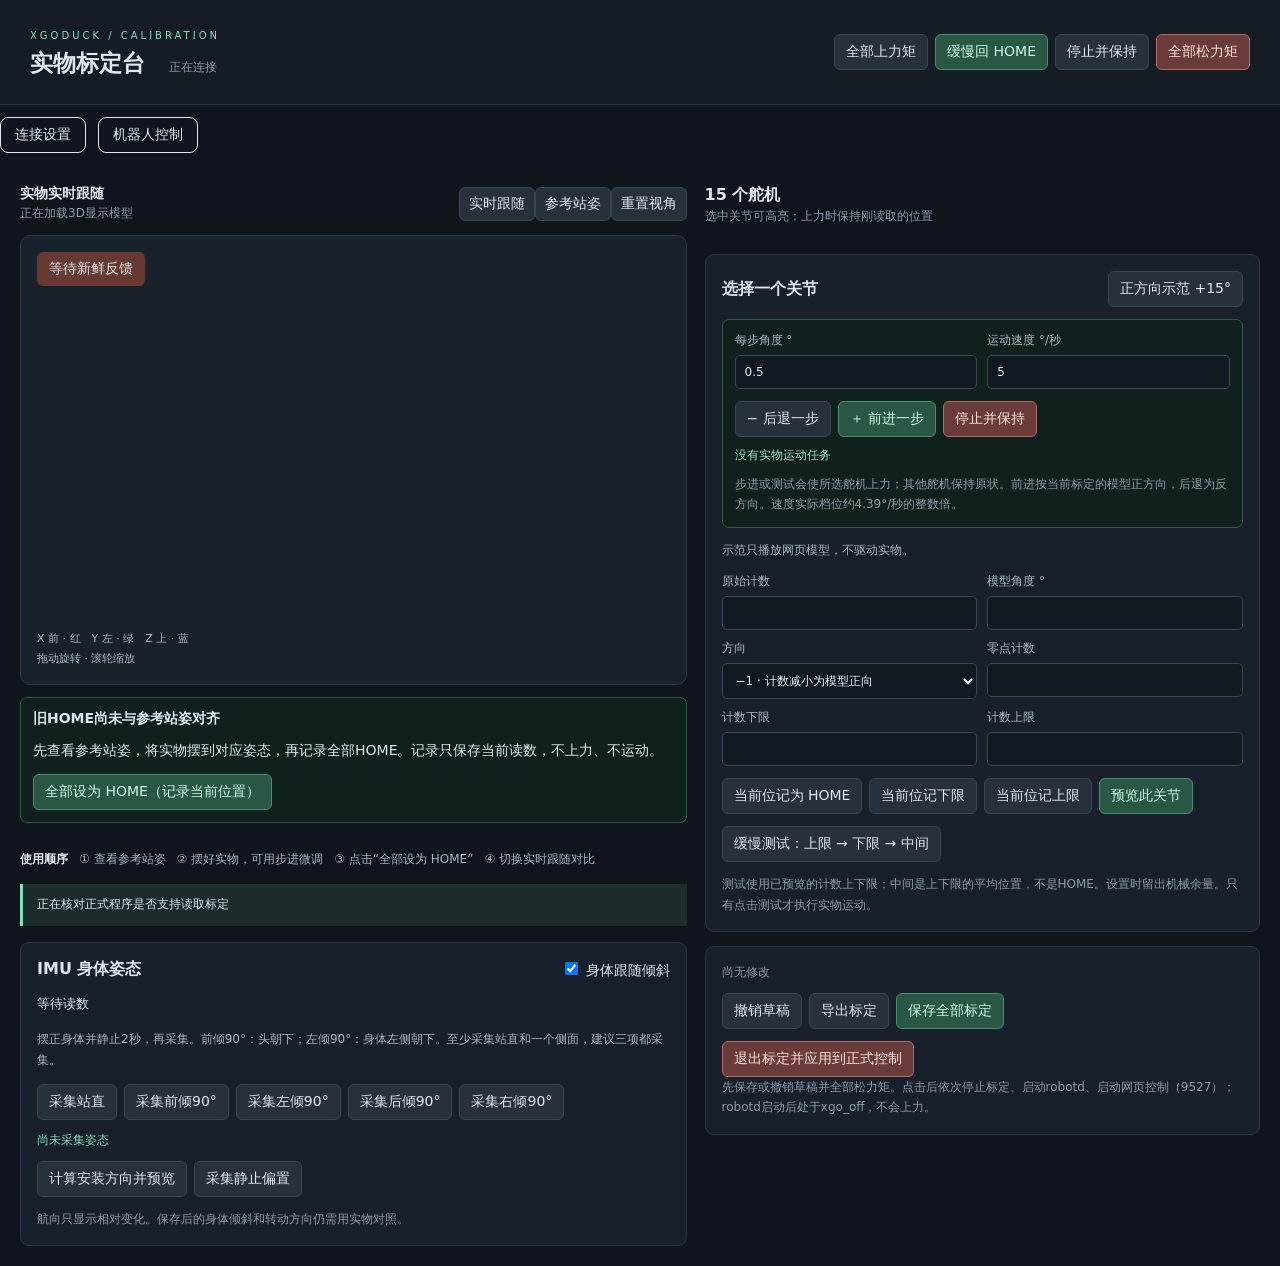
==== calibration/static/index.html @ 6d3e99b3 "feat(setup): #261022 新增Wi-Fi与PS5设置及三页互通 - 支持Wi-Fi扫描、连接验证和无线访问入口 - 支持PS5配对、连接、断开、忘记及自动重连 - 支持设置、控制与标定" ====
<!doctype html>
<html lang="zh-CN"><head><meta name="setup-port" content="__SETUP_PORT__"><meta charset="UTF-8"><meta name="viewport" content="width=device-width,initial-scale=1">
<title>XGODUCK · 实物标定台</title><link rel="icon" href="data:,">
<link rel="stylesheet" href="style.css">
<script type="importmap">{"imports":{"three":"/vendor/three.module.js"}}</script>
</head><body>
<header><div><span class="eyebrow">XGODUCK / CALIBRATION</span><h1>实物标定台 <span id="connection">正在连接</span></h1></div><div class="actions"><button id="onAll">全部上力矩</button><button id="homeAll" class="primary">缓慢回 HOME</button><button id="stopAllMotion">停止并保持</button><button id="offAll" class="danger">全部松力矩</button></div></header><nav class="page-nav" aria-label="页面切换"><a id="nav-settings">连接设置</a><a id="nav-control">机器人控制</a></nav>
<main><section class="visual"><div class="toolbar"><div><b id="modeLabel">实物实时跟随</b><small id="modelStatus">正在加载3D显示模型</small></div><div><button id="stopDemo" hidden>停止示范</button><button id="live">实时跟随</button><button id="reference">参考站姿</button><button id="resetCamera">重置视角</button></div></div>
<div id="viewport"><div id="stale">等待新鲜反馈</div><div class="axisLegend">X 前 · 红　Y 左 · 绿　Z 上 · 蓝<br>拖动旋转 · 滚轮缩放</div></div>
<div class="motionPanel"><b id="homeAlignment">旧HOME尚未与参考站姿对齐</b><p>先查看参考站姿，将实物摆到对应姿态，再记录全部HOME。记录只保存当前读数，不上力、不运动。</p><button id="captureHomeAll" class="primary">全部设为 HOME（记录当前位置）</button></div>
<div class="steps"><b>使用顺序</b><span>① 查看参考站姿</span><span>② 摆好实物，可用步进微调</span><span>③ 点击“全部设为 HOME”</span><span>④ 切换实时跟随对比</span></div>
<div class="notice" id="runtime">正在核对正式程序是否支持读取标定</div>
<section class="imu"><div class="sectionTitle"><h2>IMU 身体姿态</h2><label><input type="checkbox" id="followImu" checked> 身体跟随倾斜</label></div>
<div id="imuReadout">等待读数</div><p>摆正身体并静止2秒，再采集。前倾90°：头朝下；左倾90°：身体左侧朝下。至少采集站直和一个侧面，建议三项都采集。</p>
<div class="actions"><button data-pose="level">采集站直</button><button data-pose="front_down">采集前倾90°</button><button data-pose="left_down">采集左倾90°</button><button data-pose="front_up">采集后倾90°</button><button data-pose="right_down">采集右倾90°</button></div>
<div id="poseStatus">尚未采集姿态</div><div class="actions"><button id="solve">计算安装方向并预览</button><button id="bias">采集静止偏置</button></div>
<small>航向只显示相对变化。保存后的身体倾斜和转动方向仍需用实物对照。</small></section>
</section><aside><div class="sectionTitle"><div><h2>15 个舵机</h2><small>选中关节可高亮；上力时保持刚读取的位置</small></div><span id="rate"></span></div><div id="jointList"></div>
<section id="editor"><div class="sectionTitle"><h2 id="selectedName">选择一个关节</h2><button id="demo">正方向示范 +15°</button></div>
<div class="motionPanel"><div class="fields"><label>每步角度 °<input id="stepDegrees" type="number" min="0.1" max="45" step="0.1" value="0.5"></label><label>运动速度 °/秒<input id="motionSpeed" type="number" min="4.4" max="20" step="0.1" value="5"></label></div>
<div class="actions"><button id="stepBack">− 后退一步</button><button id="stepForward" class="primary">＋ 前进一步</button><button id="stopMotion" class="danger">停止并保持</button></div>
<div id="motionStatus" role="status">没有实物运动任务</div><small>步进或测试会使所选舵机上力；其他舵机保持原状。前进按当前标定的模型正方向，后退为反方向。速度实际档位约4.39°/秒的整数倍。</small></div>
<p id="jointHelp">示范只播放网页模型，不驱动实物。</p><div class="fields"><label>原始计数<input id="raw" readonly></label><label>模型角度 °<input id="degrees" readonly></label>
<label>方向<select id="sign"><option value="-1">−1 · 计数减小为模型正向</option><option value="1">+1 · 计数增大为模型正向</option></select></label><label>零点计数<input id="zero" type="number" min="0" max="4095"></label>
<label>计数下限<input id="min" type="number" min="0" max="4095"></label><label>计数上限<input id="max" type="number" min="0" max="4095"></label></div>
<div class="actions"><button id="captureZero">当前位记为 HOME</button><button id="captureMin">当前位记下限</button><button id="captureMax">当前位记上限</button><button id="preview" class="primary">预览此关节</button></div>
<div class="actions"><button id="testLimits">缓慢测试：上限 → 下限 → 中间</button></div><small>测试使用已预览的计数上下限；中间是上下限的平均位置，不是HOME。设置时留出机械余量。只有点击测试才执行实物运动。</small></section>
<div class="savebar"><span id="dirty">尚无修改</span><div class="actions"><button id="discard">撤销草稿</button><button id="export">导出标定</button><button id="save" class="primary">保存全部标定</button></div>
<div class="actions"><button id="applyExit" class="danger">退出标定并应用到正式控制</button></div><small id="applyHelp">先保存或撤销草稿并全部松力矩。点击后依次停止标定、启动robotd、启动网页控制（9527）；robotd启动后处于xgo_off，不会上力。</small></div></aside></main>
<div id="toast" role="status"></div><script type="module" src="app.js"></script></body></html>
---- calibration/static/style.css ----
:root{font-family:Inter,"Microsoft YaHei",system-ui,sans-serif;color:#dfe8f2;background:#10151c;font-size:14px;--line:#2b3642;--muted:#8b9aaa;--accent:#86debc}*{box-sizing:border-box}body{margin:0}header{padding:22px 30px;border-bottom:1px solid var(--line);display:flex;align-items:center;justify-content:space-between;background:#151c24}.eyebrow{font-size:10px;letter-spacing:3px;color:var(--accent)}h1{margin:6px 0 0;font-size:23px;font-weight:600}h1 span{font-size:12px;font-weight:400;margin-left:16px;color:var(--muted)}h2{font-size:16px;margin:0}main{display:grid;grid-template-columns:minmax(440px,1.2fr) minmax(460px,1fr);gap:18px;padding:20px;max-width:1800px;margin:auto}.visual,aside{min-width:0}.toolbar,.sectionTitle{display:flex;align-items:center;justify-content:space-between;gap:12px;margin-bottom:12px}.toolbar{flex-wrap:wrap}small{display:block;color:var(--muted);font-size:12px;line-height:1.7}button{font:inherit;color:#dfe8f2;background:#26313d;border:1px solid #394655;border-radius:6px;padding:8px 11px;cursor:pointer}button:hover{background:#354556}button:disabled{opacity:.4;cursor:not-allowed}.primary{background:#285744;border-color:#4d8d74;color:#c8ffe3}.danger{background:#693c3a;border-color:#b36c66;color:#ffe0dc}.actions{display:flex;flex-wrap:wrap;gap:7px;margin:12px 0}.toolbar button{padding:7px 9px}#viewport{height:450px;position:relative;background:#19212b;border:1px solid var(--line);border-radius:10px;overflow:hidden}canvas{display:block}.axisLegend{position:absolute;bottom:16px;left:16px;font-size:11px;line-height:1.8;color:#a5b5c5;pointer-events:none}#stale{position:absolute;top:16px;left:16px;background:#733f35dd;padding:8px 12px;border-radius:6px;z-index:2}.steps{display:flex;gap:11px;flex-wrap:wrap;padding:16px 0;font-size:12px;color:#a6b4c2}.steps b{color:#e4ebf3}.notice{border-left:3px solid var(--accent);padding:10px 14px;background:#1c2b2b;font-size:12px;line-height:1.8;margin-bottom:16px}.imu,#editor,.savebar{border:1px solid var(--line);background:#18212b;border-radius:9px;padding:16px}.imu p,#jointHelp{color:#a6b4c2;font-size:12px;line-height:1.8}#imuReadout{font-variant-numeric:tabular-nums;line-height:1.9;font-size:13px}#poseStatus{font-size:12px;color:var(--accent)}#jointList{display:grid;gap:6px;margin-bottom:16px}.joint{display:grid;grid-template-columns:1fr 80px 82px;align-items:center;border:1px solid var(--line);border-radius:7px;background:#18212b;padding:7px 10px;gap:8px}.joint.selected{border-color:var(--accent);background:#20332f}.joint .pick{border:0;background:none;padding:0;text-align:left}.joint .pick small{font-size:10px}.joint .reading{text-align:right;font-size:12px;font-variant-numeric:tabular-nums}.joint .torque{padding:6px 4px;font-size:12px}.joint .torque.on{border-color:#cc9071;color:#ffc7a5;background:#543e31}.joint.bad .reading{color:#f9a099}.fields{display:grid;grid-template-columns:1fr 1fr;gap:10px}.fields label{font-size:12px;color:#a9b8c7}.fields input,.fields select{width:100%;display:block;margin-top:6px;background:#101820;color:#e8f0f8;border:1px solid #394655;border-radius:5px;padding:9px;font:inherit}input[readonly]{color:var(--accent)}.savebar{margin-top:14px}.savebar .actions{margin-bottom:0}#dirty{color:var(--muted);font-size:12px}#toast{position:fixed;bottom:24px;left:50%;transform:translateX(-50%);padding:14px 22px;background:#254b3e;color:#e3fff0;border:1px solid #62a88a;border-radius:8px;box-shadow:0 8px 32px #0008;z-index:10;max-width:90vw;display:none}#toast.error{background:#5a302d;border-color:#b46a61}#rate{font-size:12px;color:var(--accent)}@media(min-width:1500px){#viewport{height:550px}}@media(max-width:980px){main{grid-template-columns:1fr;padding:14px}header{padding:18px}#viewport{height:420px}}@media(max-width:500px){h1{font-size:20px}h1 span{display:block;margin:7px 0 0}#viewport{height:330px}.joint{grid-template-columns:1fr 65px 75px}.toolbar{align-items:flex-start}}
:not(body)#jointList{max-height:320px;overflow-y:auto;padding-right:4px;scrollbar-color:#526579 #18212b}.joint.selected{scroll-margin:12px}
.motionPanel{background:#10201d;border:1px solid #35564c;border-radius:7px;padding:12px;margin:12px 0}.motionPanel .actions{margin-bottom:8px}#motionStatus{color:#9de6c5;font-size:12px;margin:8px 0;line-height:1.7}button[hidden]{display:none}.visual{position:sticky;top:12px;align-self:start}@media(max-width:980px){.visual{position:static}}
#motionStatus.error{color:#ffb9a9}

.page-nav{display:flex;flex-wrap:wrap;gap:12px;margin:12px 0}.page-nav a{display:inline-block;border:1px solid currentColor;border-radius:8px;padding:8px 14px;cursor:pointer;text-decoration:none;color:inherit}
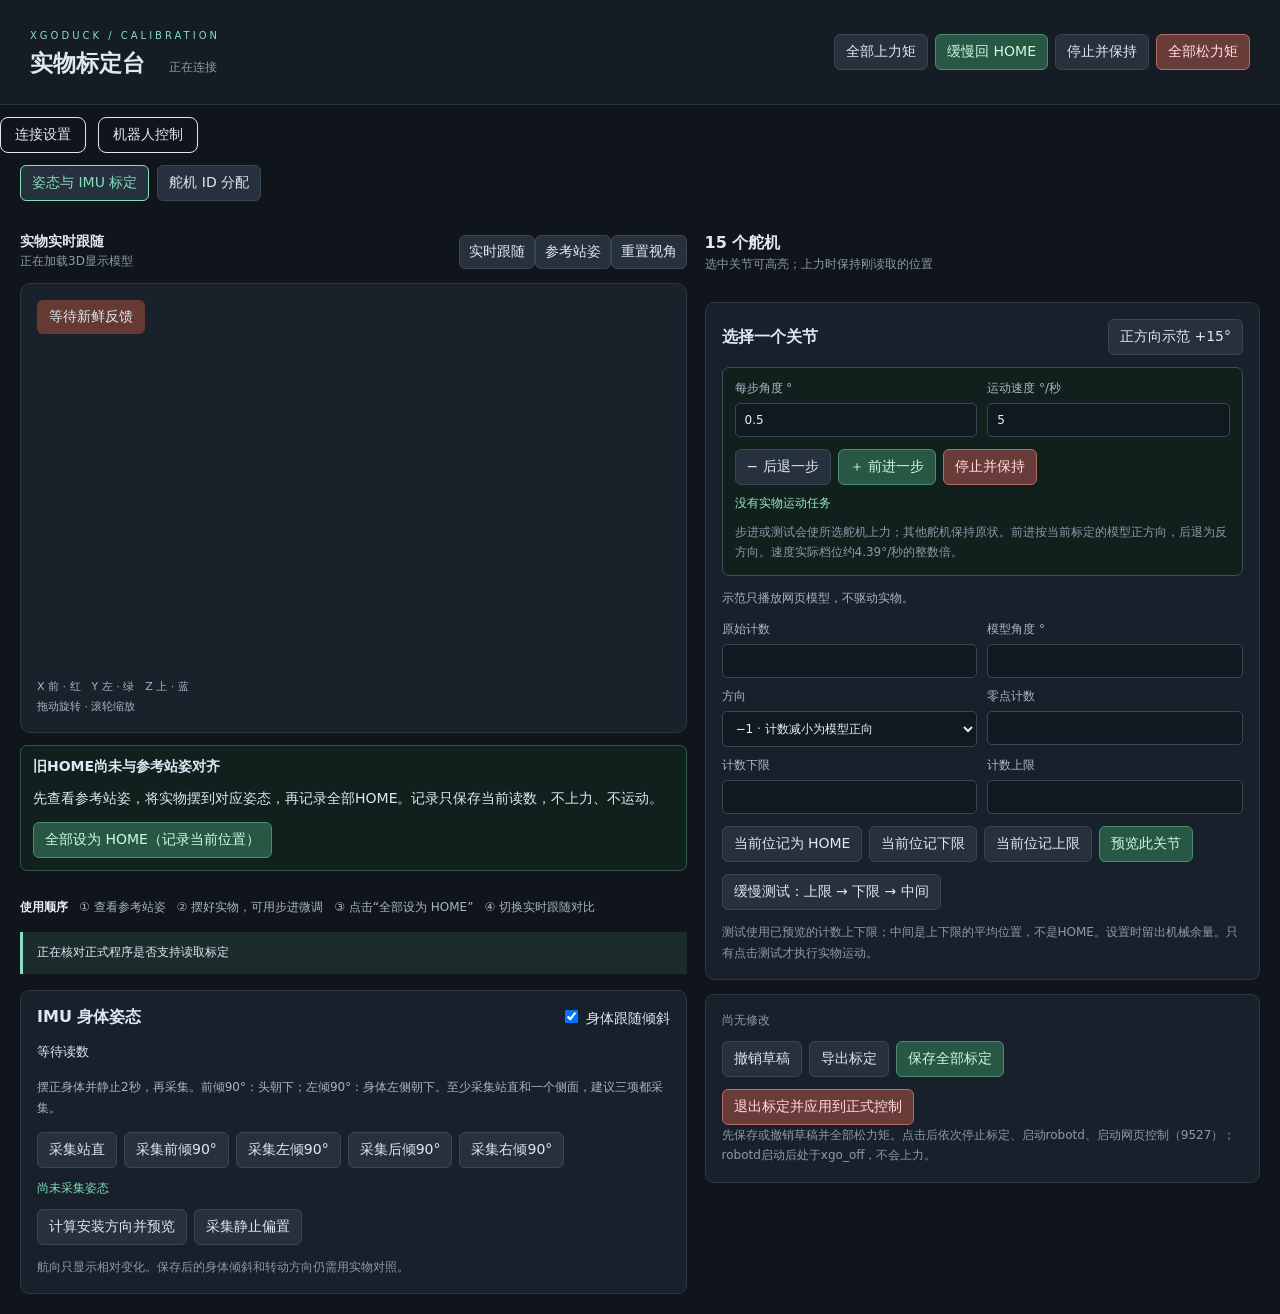
==== commit ab7de286: "feat(calibration): #261023 新增舵机ID分配与新机设置入口 - 支持扫描、选择关节、改号和新旧地址回读核对 - 允许已编号舵机保留连接，每次新增一只待编号舵机 - 修复ID模" ====
--- a/calibration/static/index.html
+++ b/calibration/static/index.html
@@ -5,6 +5,17 @@
 <script type="importmap">{"imports":{"three":"/vendor/three.module.js"}}</script>
 </head><body>
 <header><div><span class="eyebrow">XGODUCK / CALIBRATION</span><h1>实物标定台 <span id="connection">正在连接</span></h1></div><div class="actions"><button id="onAll">全部上力矩</button><button id="homeAll" class="primary">缓慢回 HOME</button><button id="stopAllMotion">停止并保持</button><button id="offAll" class="danger">全部松力矩</button></div></header><nav class="page-nav" aria-label="页面切换"><a id="nav-settings">连接设置</a><a id="nav-control">机器人控制</a></nav>
+<div class="cal-tabs" role="tablist" aria-label="标定功能"><button id="tab-calibration" role="tab" aria-selected="true">姿态与 IMU 标定</button><button id="tab-servo-id" role="tab" aria-selected="false">舵机 ID 分配</button></div>
+<section id="servo-id-panel" hidden aria-label="舵机 ID 分配">
+<h2>新机器人 · 逐只分配舵机 ID</h2><p>已编号舵机可保留连接，每次只新增一只出厂 ID 为 1 的舵机：扫描 → 选中 ID 1 → 选择未占用的安装关节 → 确认改号。不要同时接入两只同 ID 的舵机，扫描无法区分它们。</p>
+<p>此处只改 ID，不修改 P/D、限流、零点或位置，不会上力。完成后仍需为新机器人重新标定，不能直接使用旧机器人的 HOME。</p>
+<div class="actions"><button id="id-scan" class="primary">扫描 ID 0～253</button><button id="id-stop">停止扫描</button></div>
+<progress id="id-progress" max="254" value="0"></progress><p id="id-status" role="status"></p><div id="id-found" class="actions"></div>
+<p id="id-selected">尚未选中舵机</p><div class="fields"><label>安装关节 / 目标 ID<select id="id-joint"></select></label></div>
+<p><label><input id="id-single" type="checkbox">我确认只有一只舵机使用当前选中的 ID（其他不同 ID 的舵机可保留连接）</label></p>
+<div class="actions"><button id="id-relax">所选舵机松力矩</button><button id="id-change" class="primary">写入目标 ID 并核对</button></div>
+<p id="id-result" role="status"></p><small>改号写入舵机永久存储，成功后需重新扫描。若需改回原 ID，仍按同样流程逐只操作。</small>
+</section>
 <main><section class="visual"><div class="toolbar"><div><b id="modeLabel">实物实时跟随</b><small id="modelStatus">正在加载3D显示模型</small></div><div><button id="stopDemo" hidden>停止示范</button><button id="live">实时跟随</button><button id="reference">参考站姿</button><button id="resetCamera">重置视角</button></div></div>
 <div id="viewport"><div id="stale">等待新鲜反馈</div><div class="axisLegend">X 前 · 红　Y 左 · 绿　Z 上 · 蓝<br>拖动旋转 · 滚轮缩放</div></div>
 <div class="motionPanel"><b id="homeAlignment">旧HOME尚未与参考站姿对齐</b><p>先查看参考站姿，将实物摆到对应姿态，再记录全部HOME。记录只保存当前读数，不上力、不运动。</p><button id="captureHomeAll" class="primary">全部设为 HOME（记录当前位置）</button></div>
@@ -27,4 +38,4 @@
 <div class="actions"><button id="testLimits">缓慢测试：上限 → 下限 → 中间</button></div><small>测试使用已预览的计数上下限；中间是上下限的平均位置，不是HOME。设置时留出机械余量。只有点击测试才执行实物运动。</small></section>
 <div class="savebar"><span id="dirty">尚无修改</span><div class="actions"><button id="discard">撤销草稿</button><button id="export">导出标定</button><button id="save" class="primary">保存全部标定</button></div>
 <div class="actions"><button id="applyExit" class="danger">退出标定并应用到正式控制</button></div><small id="applyHelp">先保存或撤销草稿并全部松力矩。点击后依次停止标定、启动robotd、启动网页控制（9527）；robotd启动后处于xgo_off，不会上力。</small></div></aside></main>
-<div id="toast" role="status"></div><script type="module" src="app.js"></script></body></html>
+<div id="toast" role="status"></div><script type="module" src="app.js"></script><script defer src="servo-id.js"></script></body></html>
--- a/calibration/static/style.css
+++ b/calibration/static/style.css
@@ -4,3 +4,6 @@
 #motionStatus.error{color:#ffb9a9}
 
 .page-nav{display:flex;flex-wrap:wrap;gap:12px;margin:12px 0}.page-nav a{display:inline-block;border:1px solid currentColor;border-radius:8px;padding:8px 14px;cursor:pointer;text-decoration:none;color:inherit}
+
+[hidden]{display:none!important}.cal-tabs{display:flex;gap:8px;max-width:1800px;margin:12px auto;padding:0 20px}.cal-tabs [aria-selected="true"]{border-color:var(--accent);color:var(--accent)}
+#servo-id-panel{max-width:920px;margin:20px auto;padding:24px;background:#18212b;border:1px solid var(--line);border-radius:10px;line-height:1.8}#servo-id-panel progress{width:100%;accent-color:var(--accent)}#servo-id-panel p{overflow-wrap:anywhere}#id-found button[aria-pressed="true"]{border-color:var(--accent);color:var(--accent)}#id-result{white-space:pre-wrap;user-select:text}body.id-mode main,body.id-mode header>.actions{display:none}#toast{left:auto;right:24px;transform:none;user-select:text}@media(max-width:600px){#servo-id-panel{margin:14px;padding:16px}.cal-tabs{padding:0 14px}#toast{right:14px;bottom:14px}}
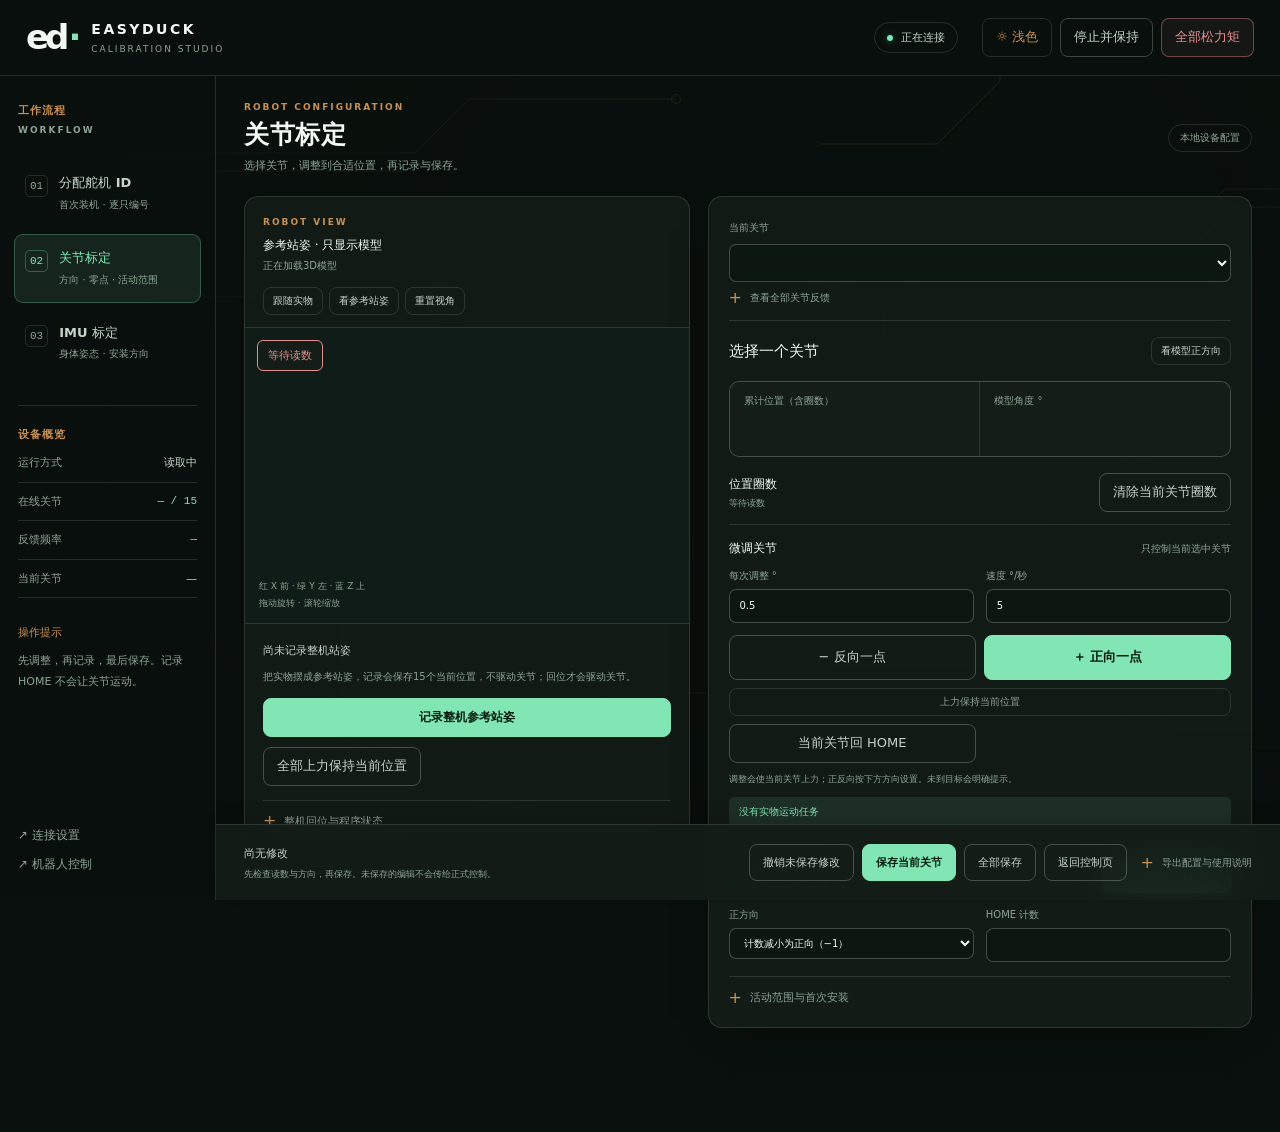
==== commit 945a0038: "fix(calibration): #261023 简化标定操作并修正反馈与关节运动处理" ====
--- a/calibration/static/index.html
+++ b/calibration/static/index.html
@@ -1,11 +1,13 @@
 <!doctype html>
 <html lang="zh-CN"><head><meta name="setup-port" content="__SETUP_PORT__"><meta charset="UTF-8"><meta name="viewport" content="width=device-width,initial-scale=1">
-<title>XGODUCK · 实物标定台</title><link rel="icon" href="data:,">
-<link rel="stylesheet" href="style.css">
-<script type="importmap">{"imports":{"three":"/vendor/three.module.js"}}</script>
-</head><body>
-<header><div><span class="eyebrow">XGODUCK / CALIBRATION</span><h1>实物标定台 <span id="connection">正在连接</span></h1></div><div class="actions"><button id="onAll">全部上力矩</button><button id="homeAll" class="primary">缓慢回 HOME</button><button id="stopAllMotion">停止并保持</button><button id="offAll" class="danger">全部松力矩</button></div></header><nav class="page-nav" aria-label="页面切换"><a id="nav-settings">连接设置</a><a id="nav-control">机器人控制</a></nav>
-<div class="cal-tabs" role="tablist" aria-label="标定功能"><button id="tab-calibration" role="tab" aria-selected="true">姿态与 IMU 标定</button><button id="tab-servo-id" role="tab" aria-selected="false">舵机 ID 分配</button></div>
+<title>Easyduck · 标定台</title><link rel="icon" href="data:,"><link rel="stylesheet" href="style.css"><script defer src="appearance.js"></script>
+<script type="importmap">{"imports":{"three":"/vendor/three.module.js"}}</script></head><body>
+<div class="circuit" aria-hidden="true"><svg viewBox="0 0 1600 1000" preserveAspectRatio="xMidYMid slice"><g fill="none" stroke="currentColor"><path d="M0 110H170L230 170H550L610 110H840M0 650H120L210 560V380L260 330H480M1600 210H1450L1380 280H1140L1070 350V500M1600 810H1390L1300 720H1000L950 770H760M400 1000V910L470 840V670M1200 0V90L1130 160H1000"/><path d="M0 130H162L222 190H540M1600 230H1458L1388 300H1150M1600 830H1380L1290 740H1010"/><circle cx="840" cy="110" r="5"/><circle cx="480" cy="330" r="5"/><circle cx="1070" cy="500" r="5"/><circle cx="760" cy="770" r="5"/></g></svg></div>
+<header><a class="brand" href="/"><span class="brand-mark">ed<span>·</span></span><span><b>EASYDUCK</b><small>CALIBRATION STUDIO</small></span></a><div class="header-status"><span class="status-dot"></span><span id="connection">正在连接</span></div><div class="actions safety"><button id="themeToggle" class="theme-button">☼ 浅色</button><button id="stopMotion">停止并保持</button><button id="offAll" class="danger">全部松力矩</button></div></header>
+<div class="app-shell"><aside class="sidebar"><div class="rail-label">工作流程 <span>WORKFLOW</span></div><div class="cal-tabs" role="tablist" aria-label="标定功能"><button id="tab-servo-id" role="tab" aria-selected="false"><span class="step-index">01</span><span><b>分配舵机 ID</b><small>首次装机 · 逐只编号</small></span></button><button id="tab-calibration" role="tab" aria-selected="true"><span class="step-index">02</span><span><b>关节标定</b><small>方向 · 零点 · 活动范围</small></span></button><button id="tab-imu" role="tab" aria-selected="false"><span class="step-index">03</span><span><b>IMU 标定</b><small>身体姿态 · 安装方向</small></span></button></div>
+<section class="overview"><div class="rail-label">设备概览</div><div class="overview-row"><span>运行方式</span><b id="railMode">读取中</b></div><div class="overview-row"><span>在线关节</span><b id="railOnline">— / 15</b></div><div class="overview-row"><span>反馈频率</span><b id="rate">—</b></div><div class="overview-row"><span>当前关节</span><b id="railJoint">—</b></div></section>
+<div class="rail-note"><span>操作提示</span><p>先调整，再记录，最后保存。记录 HOME 不会让关节运动。</p></div><nav class="page-nav" aria-label="页面切换"><a id="nav-settings">↗ 连接设置</a><a id="nav-control">↗ 机器人控制</a></nav></aside>
+<div class="workspace"><div class="workspace-heading"><div><span class="eyebrow">ROBOT CONFIGURATION</span><h1><span class="joint-page-title">关节标定</span><span class="id-page-title">分配舵机 ID</span><span class="imu-page-title">IMU 标定</span></h1><p class="joint-page-title">选择关节，调整到合适位置，再记录与保存。</p><p class="id-page-title">为新安装的舵机分配地址，已编号舵机可以保留连接。</p><p class="imu-page-title">采集身体姿态，校准安装方向与静止偏置。</p></div><span class="workspace-tag">本地设备配置</span></div>
 <section id="servo-id-panel" hidden aria-label="舵机 ID 分配">
 <h2>新机器人 · 逐只分配舵机 ID</h2><p>已编号舵机可保留连接，每次只新增一只出厂 ID 为 1 的舵机：扫描 → 选中 ID 1 → 选择未占用的安装关节 → 确认改号。不要同时接入两只同 ID 的舵机，扫描无法区分它们。</p>
 <p>此处只改 ID，不修改 P/D、限流、零点或位置，不会上力。完成后仍需为新机器人重新标定，不能直接使用旧机器人的 HOME。</p>
@@ -16,26 +18,22 @@
 <div class="actions"><button id="id-relax">所选舵机松力矩</button><button id="id-change" class="primary">写入目标 ID 并核对</button></div>
 <p id="id-result" role="status"></p><small>改号写入舵机永久存储，成功后需重新扫描。若需改回原 ID，仍按同样流程逐只操作。</small>
 </section>
-<main><section class="visual"><div class="toolbar"><div><b id="modeLabel">实物实时跟随</b><small id="modelStatus">正在加载3D显示模型</small></div><div><button id="stopDemo" hidden>停止示范</button><button id="live">实时跟随</button><button id="reference">参考站姿</button><button id="resetCamera">重置视角</button></div></div>
-<div id="viewport"><div id="stale">等待新鲜反馈</div><div class="axisLegend">X 前 · 红　Y 左 · 绿　Z 上 · 蓝<br>拖动旋转 · 滚轮缩放</div></div>
-<div class="motionPanel"><b id="homeAlignment">旧HOME尚未与参考站姿对齐</b><p>先查看参考站姿，将实物摆到对应姿态，再记录全部HOME。记录只保存当前读数，不上力、不运动。</p><button id="captureHomeAll" class="primary">全部设为 HOME（记录当前位置）</button></div>
-<div class="steps"><b>使用顺序</b><span>① 查看参考站姿</span><span>② 摆好实物，可用步进微调</span><span>③ 点击“全部设为 HOME”</span><span>④ 切换实时跟随对比</span></div>
-<div class="notice" id="runtime">正在核对正式程序是否支持读取标定</div>
-<section class="imu"><div class="sectionTitle"><h2>IMU 身体姿态</h2><label><input type="checkbox" id="followImu" checked> 身体跟随倾斜</label></div>
+<main><section class="visual"><div class="toolbar"><div><span class="card-kicker">ROBOT VIEW</span><b id="modeLabel">参考站姿 · 只显示模型</b><small id="modelStatus">正在加载3D模型</small></div><div class="actions"><button id="live">跟随实物</button><button id="reference">看参考站姿</button><button id="resetCamera">重置视角</button><button id="stopDemo" hidden>停止示范</button></div></div>
+<div id="viewport"><div id="stale">等待读数</div><div class="axisLegend">红 X 前 · 绿 Y 左 · 蓝 Z 上<br>拖动旋转 · 滚轮缩放</div></div>
+<div class="home-card"><b id="homeAlignment">尚未记录整机站姿</b><p>把实物摆成参考站姿，记录会保存15个当前位置，不驱动关节；回位才会驱动关节。</p><button id="captureHomeAll" class="primary">记录整机参考站姿</button><div class="actions"><button id="onAll">全部上力保持当前位置</button></div><details><summary>整机回位与程序状态</summary><div class="actions"><button id="homeAll">驱动整机回已保存 HOME</button></div><div class="notice" id="runtime">正在检查正式程序</div></details></div>
+</section><aside class="joint-workspace">
+<section id="editor"><section class="joint-picker"><div class="sectionTitle"><h2>选择关节</h2><span class="card-kicker">JOINT SELECT</span></div><label class="joint-select-label">当前关节<select id="jointSelect" aria-label="选择关节"></select></label><details><summary>查看全部关节反馈</summary><div id="jointList"></div></details></section><div class="sectionTitle"><h2 id="selectedName">选择一个关节</h2><button id="demo">看模型正方向</button></div><p id="jointHelp" class="helper"></p>
+<div class="readouts fields"><label>累计位置（含圈数）<input id="rawSigned" readonly></label><label>模型角度 °<input id="degrees" readonly></label></div>
+<div class="setting-row"><div><b>位置圈数</b><small id="turnHint">等待读数</small></div><button id="resetTurns">清除当前关节圈数</button></div>
+<div class="motionPanel"><div class="panel-heading"><b>微调关节</b><span>只控制当前选中关节</span></div><div class="fields"><label>每次调整 °<input id="stepDegrees" type="number" min="0.1" max="45" step="0.1" value="0.5"></label><label>速度 °/秒<input id="motionSpeed" type="number" min="4.4" max="20" step="0.1" value="5"></label></div><div class="actions"><button id="stepBack">− 反向一点</button><button id="stepForward" class="primary">＋ 正向一点</button><button id="selectedTorque">上力保持当前位置</button><button id="homeSelected">当前关节回 HOME</button></div><small>调整会使当前关节上力；正反向按下方方向设置。未到目标会明确提示。</small><div id="motionStatus" role="status">没有实物运动任务</div></div>
+<div class="setting-row"><div><b>HOME · 关节零点</b><small>记录这只关节的当前位置，不让它回位。</small></div><button id="captureZero" class="primary">记录当前位置为 HOME</button></div>
+<div class="fields"><label>正方向<select id="sign"><option value="-1">计数减小为正向（−1）</option><option value="1">计数增大为正向（+1）</option></select></label><label>HOME 计数<input id="zero" type="number" min="0" max="4095"></label></div>
+<details class="limits"><summary>活动范围与首次安装</summary><p id="limitStatus"></p><div class="fields"><label>计数下限<input id="min" type="number" min="0" max="4095"></label><label>计数上限<input id="max" type="number" min="0" max="4095"></label></div><div class="actions"><button id="captureMin">当前位置记下限</button><button id="captureMax">当前位置记上限</button><button id="confirmLimits">确认此关节范围</button></div><button id="testLimits">驱动检查范围：上限 → 下限 → 中间</button><hr><b>仅首次安装使用</b><p>实际位置跨零时可出现负数。若工作行程靠近编码器零点，先断力并手动摆到正确安装中位，再设置硬件中位。该操作永久写入舵机。</p><div class="actions"><button id="centerServo" class="danger">设置安装中位（永久）</button><button id="resetLimits">清除继承的旧范围</button></div><label>单圈计数（配置使用）<input id="raw" readonly></label></details>
+</section></aside>
+<section class="imu-workspace"><section class="imu"><div class="sectionTitle"><h2>IMU 身体姿态</h2><label><input type="checkbox" id="followImu" checked> 身体跟随倾斜</label></div>
 <div id="imuReadout">等待读数</div><p>摆正身体并静止2秒，再采集。前倾90°：头朝下；左倾90°：身体左侧朝下。至少采集站直和一个侧面，建议三项都采集。</p>
 <div class="actions"><button data-pose="level">采集站直</button><button data-pose="front_down">采集前倾90°</button><button data-pose="left_down">采集左倾90°</button><button data-pose="front_up">采集后倾90°</button><button data-pose="right_down">采集右倾90°</button></div>
 <div id="poseStatus">尚未采集姿态</div><div class="actions"><button id="solve">计算安装方向并预览</button><button id="bias">采集静止偏置</button></div>
-<small>航向只显示相对变化。保存后的身体倾斜和转动方向仍需用实物对照。</small></section>
-</section><aside><div class="sectionTitle"><div><h2>15 个舵机</h2><small>选中关节可高亮；上力时保持刚读取的位置</small></div><span id="rate"></span></div><div id="jointList"></div>
-<section id="editor"><div class="sectionTitle"><h2 id="selectedName">选择一个关节</h2><button id="demo">正方向示范 +15°</button></div>
-<div class="motionPanel"><div class="fields"><label>每步角度 °<input id="stepDegrees" type="number" min="0.1" max="45" step="0.1" value="0.5"></label><label>运动速度 °/秒<input id="motionSpeed" type="number" min="4.4" max="20" step="0.1" value="5"></label></div>
-<div class="actions"><button id="stepBack">− 后退一步</button><button id="stepForward" class="primary">＋ 前进一步</button><button id="stopMotion" class="danger">停止并保持</button></div>
-<div id="motionStatus" role="status">没有实物运动任务</div><small>步进或测试会使所选舵机上力；其他舵机保持原状。前进按当前标定的模型正方向，后退为反方向。速度实际档位约4.39°/秒的整数倍。</small></div>
-<p id="jointHelp">示范只播放网页模型，不驱动实物。</p><div class="fields"><label>原始计数<input id="raw" readonly></label><label>模型角度 °<input id="degrees" readonly></label>
-<label>方向<select id="sign"><option value="-1">−1 · 计数减小为模型正向</option><option value="1">+1 · 计数增大为模型正向</option></select></label><label>零点计数<input id="zero" type="number" min="0" max="4095"></label>
-<label>计数下限<input id="min" type="number" min="0" max="4095"></label><label>计数上限<input id="max" type="number" min="0" max="4095"></label></div>
-<div class="actions"><button id="captureZero">当前位记为 HOME</button><button id="captureMin">当前位记下限</button><button id="captureMax">当前位记上限</button><button id="preview" class="primary">预览此关节</button></div>
-<div class="actions"><button id="testLimits">缓慢测试：上限 → 下限 → 中间</button></div><small>测试使用已预览的计数上下限；中间是上下限的平均位置，不是HOME。设置时留出机械余量。只有点击测试才执行实物运动。</small></section>
-<div class="savebar"><span id="dirty">尚无修改</span><div class="actions"><button id="discard">撤销草稿</button><button id="export">导出标定</button><button id="save" class="primary">保存全部标定</button></div>
-<div class="actions"><button id="applyExit" class="danger">退出标定并应用到正式控制</button></div><small id="applyHelp">先保存或撤销草稿并全部松力矩。点击后依次停止标定、启动robotd、启动网页控制（9527）；robotd启动后处于xgo_off，不会上力。</small></div></aside></main>
-<div id="toast" role="status"></div><script type="module" src="app.js"></script><script defer src="servo-id.js"></script></body></html>
+<small>航向只显示相对变化。保存后的身体倾斜和转动方向仍需用实物对照。</small></section></section>
+</main><section class="savebar"><div><b id="dirty">尚无修改</b><small>先检查读数与方向，再保存。未保存的编辑不会传给正式控制。</small></div><div class="actions"><button id="discard">撤销未保存修改</button><button id="save" class="primary">保存当前关节</button><button id="saveAll">全部保存</button><button id="applyExit">返回控制页</button></div><details><summary>导出配置与使用说明</summary><button id="export">导出标定文件</button><small id="applyHelp">返回控制前须先保存或撤销修改，并全部松力矩。切换不会自动上力或运行策略。</small></details></section>
+</div></div><div id="toast" role="status"></div><script src="state-feed.js"></script><script type="module" src="app.js"></script><script defer src="servo-id.js"></script></body></html>
--- a/calibration/static/style.css
+++ b/calibration/static/style.css
@@ -1,9 +1,12 @@
-:root{font-family:Inter,"Microsoft YaHei",system-ui,sans-serif;color:#dfe8f2;background:#10151c;font-size:14px;--line:#2b3642;--muted:#8b9aaa;--accent:#86debc}*{box-sizing:border-box}body{margin:0}header{padding:22px 30px;border-bottom:1px solid var(--line);display:flex;align-items:center;justify-content:space-between;background:#151c24}.eyebrow{font-size:10px;letter-spacing:3px;color:var(--accent)}h1{margin:6px 0 0;font-size:23px;font-weight:600}h1 span{font-size:12px;font-weight:400;margin-left:16px;color:var(--muted)}h2{font-size:16px;margin:0}main{display:grid;grid-template-columns:minmax(440px,1.2fr) minmax(460px,1fr);gap:18px;padding:20px;max-width:1800px;margin:auto}.visual,aside{min-width:0}.toolbar,.sectionTitle{display:flex;align-items:center;justify-content:space-between;gap:12px;margin-bottom:12px}.toolbar{flex-wrap:wrap}small{display:block;color:var(--muted);font-size:12px;line-height:1.7}button{font:inherit;color:#dfe8f2;background:#26313d;border:1px solid #394655;border-radius:6px;padding:8px 11px;cursor:pointer}button:hover{background:#354556}button:disabled{opacity:.4;cursor:not-allowed}.primary{background:#285744;border-color:#4d8d74;color:#c8ffe3}.danger{background:#693c3a;border-color:#b36c66;color:#ffe0dc}.actions{display:flex;flex-wrap:wrap;gap:7px;margin:12px 0}.toolbar button{padding:7px 9px}#viewport{height:450px;position:relative;background:#19212b;border:1px solid var(--line);border-radius:10px;overflow:hidden}canvas{display:block}.axisLegend{position:absolute;bottom:16px;left:16px;font-size:11px;line-height:1.8;color:#a5b5c5;pointer-events:none}#stale{position:absolute;top:16px;left:16px;background:#733f35dd;padding:8px 12px;border-radius:6px;z-index:2}.steps{display:flex;gap:11px;flex-wrap:wrap;padding:16px 0;font-size:12px;color:#a6b4c2}.steps b{color:#e4ebf3}.notice{border-left:3px solid var(--accent);padding:10px 14px;background:#1c2b2b;font-size:12px;line-height:1.8;margin-bottom:16px}.imu,#editor,.savebar{border:1px solid var(--line);background:#18212b;border-radius:9px;padding:16px}.imu p,#jointHelp{color:#a6b4c2;font-size:12px;line-height:1.8}#imuReadout{font-variant-numeric:tabular-nums;line-height:1.9;font-size:13px}#poseStatus{font-size:12px;color:var(--accent)}#jointList{display:grid;gap:6px;margin-bottom:16px}.joint{display:grid;grid-template-columns:1fr 80px 82px;align-items:center;border:1px solid var(--line);border-radius:7px;background:#18212b;padding:7px 10px;gap:8px}.joint.selected{border-color:var(--accent);background:#20332f}.joint .pick{border:0;background:none;padding:0;text-align:left}.joint .pick small{font-size:10px}.joint .reading{text-align:right;font-size:12px;font-variant-numeric:tabular-nums}.joint .torque{padding:6px 4px;font-size:12px}.joint .torque.on{border-color:#cc9071;color:#ffc7a5;background:#543e31}.joint.bad .reading{color:#f9a099}.fields{display:grid;grid-template-columns:1fr 1fr;gap:10px}.fields label{font-size:12px;color:#a9b8c7}.fields input,.fields select{width:100%;display:block;margin-top:6px;background:#101820;color:#e8f0f8;border:1px solid #394655;border-radius:5px;padding:9px;font:inherit}input[readonly]{color:var(--accent)}.savebar{margin-top:14px}.savebar .actions{margin-bottom:0}#dirty{color:var(--muted);font-size:12px}#toast{position:fixed;bottom:24px;left:50%;transform:translateX(-50%);padding:14px 22px;background:#254b3e;color:#e3fff0;border:1px solid #62a88a;border-radius:8px;box-shadow:0 8px 32px #0008;z-index:10;max-width:90vw;display:none}#toast.error{background:#5a302d;border-color:#b46a61}#rate{font-size:12px;color:var(--accent)}@media(min-width:1500px){#viewport{height:550px}}@media(max-width:980px){main{grid-template-columns:1fr;padding:14px}header{padding:18px}#viewport{height:420px}}@media(max-width:500px){h1{font-size:20px}h1 span{display:block;margin:7px 0 0}#viewport{height:330px}.joint{grid-template-columns:1fr 65px 75px}.toolbar{align-items:flex-start}}
-:not(body)#jointList{max-height:320px;overflow-y:auto;padding-right:4px;scrollbar-color:#526579 #18212b}.joint.selected{scroll-margin:12px}
-.motionPanel{background:#10201d;border:1px solid #35564c;border-radius:7px;padding:12px;margin:12px 0}.motionPanel .actions{margin-bottom:8px}#motionStatus{color:#9de6c5;font-size:12px;margin:8px 0;line-height:1.7}button[hidden]{display:none}.visual{position:sticky;top:12px;align-self:start}@media(max-width:980px){.visual{position:static}}
-#motionStatus.error{color:#ffb9a9}
+:root{color-scheme:dark;--bg:#0a100d;--panel:rgba(20,29,24,.88);--solid:#141d18;--ink:#f2f8f3;--ink2:#c6d5c9;--muted:#8ea595;--line:rgba(242,248,243,.12);--line2:rgba(242,248,243,.23);--copper:#c99055;--accent:#82e6b4;--accent-dim:rgba(130,230,180,.10);--bad:#e29090;--scene:#101c17;--input:#0d1711;--shadow:0 12px 40px -22px #000a}
+html[data-theme=day]{color-scheme:light;--bg:#ece7dc;--panel:rgba(255,253,247,.9);--solid:#fffdf7;--ink:#17251c;--ink2:#3d4a41;--muted:#6f7d73;--line:rgba(20,26,22,.12);--line2:rgba(20,26,22,.24);--copper:#8a5a24;--accent:#2f7a55;--accent-dim:rgba(47,122,85,.08);--bad:#a34f4f;--scene:#e4e6da;--input:#f5f2ea;--shadow:0 12px 32px -24px #5b514b80}
+*{box-sizing:border-box}[hidden]{display:none!important}html{background:var(--bg)}body{margin:0;color:var(--ink);background:var(--bg);font:13px/1.6 "Microsoft YaHei",system-ui,sans-serif;-webkit-font-smoothing:antialiased}button,input,select{font:inherit}button,a,input,select{touch-action:manipulation}button{color:var(--ink2);background:transparent;border:1px solid var(--line2);border-radius:8px;padding:8px 13px;cursor:pointer;transition:background .18s,border-color .18s,color .18s}button:hover{background:var(--accent-dim);border-color:var(--accent);color:var(--accent)}button:disabled{opacity:.35;cursor:not-allowed}button:focus-visible,a:focus-visible,summary:focus-visible,input:focus-visible,select:focus-visible{outline:2px solid var(--accent);outline-offset:3px}.primary{color:#061b0f;background:var(--accent);border-color:var(--accent);font-weight:650}.primary:hover{color:#061b0f;background:var(--accent);filter:brightness(1.08)}html[data-theme=day] .primary{color:#fff}.danger{color:var(--bad);border-color:color-mix(in srgb,var(--bad) 42%,transparent);background:color-mix(in srgb,var(--bad) 6%,transparent)}.danger:hover{color:var(--bad);border-color:var(--bad);background:color-mix(in srgb,var(--bad) 12%,transparent)}
+.circuit{position:fixed;inset:0;pointer-events:none;z-index:0;color:var(--copper);opacity:.16}.circuit svg{width:100%;height:100%;stroke-width:1}.circuit:after{content:"";position:absolute;inset:0;background:radial-gradient(ellipse at 65% 30%,transparent,var(--bg) 85%)}header{height:76px;display:flex;align-items:center;gap:24px;padding:0 26px;border-bottom:1px solid var(--line);background:color-mix(in srgb,var(--bg) 88%,transparent);backdrop-filter:blur(18px);position:sticky;top:0;z-index:30}.brand{color:var(--ink);text-decoration:none;display:flex;align-items:center;gap:14px;flex:none}.brand-mark{font-size:34px;font-weight:750;letter-spacing:-4px;line-height:1}.brand-mark span{color:var(--accent);padding-left:3px}.brand b{display:block;font-size:14px;letter-spacing:2.5px}.brand small{font-size:9px;letter-spacing:2px;color:var(--muted)}.header-status{margin-left:auto;display:flex;align-items:center;gap:8px;font-size:11px;color:var(--ink2);border:1px solid var(--line);border-radius:20px;padding:6px 12px}.status-dot{width:6px;height:6px;display:inline-block;border-radius:50%;background:var(--accent);box-shadow:0 0 8px color-mix(in srgb,var(--accent) 40%,transparent)}.actions{display:flex;gap:8px;flex-wrap:wrap;margin:10px 0}.safety{margin:0;flex:none}.theme-button{color:var(--copper);border-color:var(--line)}.app-shell{position:relative;z-index:1;display:grid;grid-template-columns:216px minmax(0,1fr);max-width:1920px;margin:auto;min-height:calc(100vh - 76px)}.sidebar{padding:26px 18px;position:sticky;top:76px;height:calc(100vh - 76px);border-right:1px solid var(--line);display:flex;flex-direction:column;background:color-mix(in srgb,var(--bg) 70%,transparent)}.rail-label{font-size:11px;letter-spacing:1px;color:var(--copper);font-weight:600}.rail-label span{display:block;font-size:9px;letter-spacing:2px;color:var(--muted);margin-top:3px}.cal-tabs{display:flex;flex-direction:column;gap:6px;margin:22px -4px}.cal-tabs button{display:flex;gap:11px;align-items:center;padding:13px 10px;text-align:left;border-color:transparent;border-radius:9px}.cal-tabs button b{font-size:13px;font-weight:550;display:block}.cal-tabs button small{font-size:10px;color:var(--muted);display:block;margin-top:2px}.step-index{font:11px/1.5 ui-monospace,monospace;align-self:flex-start;margin-top:2px;color:var(--muted);border:1px solid var(--line);border-radius:5px;padding:2px 4px}.cal-tabs [aria-selected=true]{background:var(--accent-dim);border-color:color-mix(in srgb,var(--accent) 28%,transparent);color:var(--accent)}.cal-tabs [aria-selected=true] .step-index{color:var(--accent);border-color:color-mix(in srgb,var(--accent) 30%,transparent)}.overview{border-top:1px solid var(--line);padding-top:20px;margin-top:6px}.overview-row{display:flex;align-items:center;justify-content:space-between;padding:10px 0;border-bottom:1px solid var(--line);font-size:11px;color:var(--muted)}.overview-row b{font-size:11px;font-weight:450;color:var(--ink2)}#rate,#railOnline{font-family:ui-monospace,monospace;color:var(--accent)}.rail-note{margin-top:24px}.rail-note span{font-size:11px;color:var(--copper)}.rail-note p{font-size:11px;line-height:1.9}.page-nav{margin-top:auto;padding-top:28px;display:flex;gap:10px;flex-direction:column}.page-nav a{color:var(--muted);text-decoration:none;font-size:12px;cursor:pointer}.page-nav a:hover{color:var(--accent)}
+.workspace{min-width:0;padding:24px 28px 104px}.workspace-heading{display:flex;align-items:center;justify-content:space-between;gap:16px;margin-bottom:20px}.eyebrow,.card-kicker{display:block;color:var(--copper);font-size:9px;letter-spacing:2px;font-weight:600}h1{font-size:25px;line-height:1.4;letter-spacing:.5px;margin:3px 0 4px;font-weight:600}h2{font-size:15px;font-weight:550;margin:0}p{color:var(--muted);font-size:12px;line-height:1.8;margin:8px 0}.workspace-heading p{font-size:11px;margin:4px 0 0}.workspace-tag{font-size:10px;color:var(--muted);border:1px solid var(--line);border-radius:20px;padding:5px 11px}.id-page-title,.imu-page-title{display:none}body.id-mode .joint-page-title,body.imu-mode .joint-page-title{display:none}body.id-mode .id-page-title,body.imu-mode .imu-page-title{display:block}main{display:grid;grid-template-columns:minmax(280px,.9fr) minmax(380px,1.1fr);gap:18px;align-items:start}.visual,.joint-workspace,.imu-workspace{min-width:0}.visual{background:var(--panel);border:1px solid var(--line);border-radius:14px;box-shadow:var(--shadow);overflow:hidden}.toolbar{padding:18px 18px 12px}.toolbar b{font-size:12px;display:block;margin-top:6px;font-weight:500}.toolbar small{font-size:10px;display:block;color:var(--muted);margin-top:2px}.toolbar .actions{margin:12px 0 0;gap:6px}.toolbar button{font-size:10px;padding:5px 9px;border-color:var(--line)}#viewport{height:clamp(235px,33vh,380px);position:relative;background:var(--scene);border-top:1px solid var(--line);border-bottom:1px solid var(--line);overflow:hidden}canvas{display:block}.axisLegend{position:absolute;bottom:12px;left:14px;pointer-events:none;color:var(--muted);font-size:9px;line-height:1.8}#stale{position:absolute;z-index:2;top:12px;left:12px;border:1px solid var(--bad);background:var(--solid);border-radius:6px;color:var(--bad);font-size:11px;padding:6px 10px}.home-card{padding:16px 18px}.home-card b{font-size:11px;font-weight:500;color:var(--ink2)}.home-card p{font-size:10px;margin:7px 0 12px}.home-card>.primary{width:100%;font-size:12px;padding:9px}details{margin-top:14px;padding-top:12px;border-top:1px solid var(--line)}summary{cursor:pointer;list-style:none;color:var(--muted);font-size:11px;display:flex;align-items:center;gap:8px}summary::-webkit-details-marker{display:none}summary:before{content:"+";color:var(--copper);font-size:16px;line-height:1}details[open]>summary:before{content:"−"}details[open]>summary{color:var(--ink2);margin-bottom:12px}.notice{border-left:2px solid var(--copper);padding:8px 10px;color:var(--muted);font-size:10px;line-height:1.8;overflow-wrap:anywhere}#editor,.imu,#servo-id-panel{background:var(--panel);border:1px solid var(--line);border-radius:14px;box-shadow:var(--shadow);padding:20px}.joint-picker{border-bottom:1px solid var(--line);padding-bottom:14px;margin-bottom:16px}.joint-picker .sectionTitle{display:none}.joint-select-label{font-size:10px;color:var(--muted)}.joint-picker>label select{font-size:14px;padding:9px 11px;background:var(--input);margin-top:6px}.joint-picker details{border:0;padding:0;margin-top:8px}.joint-picker summary{font-size:10px}.sectionTitle{display:flex;align-items:center;justify-content:space-between;gap:12px;flex-wrap:wrap}.sectionTitle button{font-size:10px;padding:5px 9px;border-color:var(--line)}#jointHelp{display:none}.fields{display:grid;grid-template-columns:1fr 1fr;gap:12px}.fields label,.limits>label{font-size:10px;color:var(--muted)}input:not([type=checkbox]),select{width:100%;display:block;margin-top:5px;padding:8px 10px;color:var(--ink);background:var(--input);border:1px solid var(--line2);border-radius:7px;min-width:0}input[type=checkbox]{accent-color:var(--accent)}.readouts{margin:16px 0;gap:1px;border:1px solid var(--line);border-radius:10px;background:var(--line);overflow:hidden}.readouts label{padding:11px 14px;background:var(--solid);color:var(--muted)}.readouts input{font:24px/1.3 ui-monospace,monospace;color:var(--accent);border:0;background:transparent;padding:0;margin-top:5px;border-radius:0;letter-spacing:-.5px}#degrees{font-size:16px;padding:5px 0}.motionPanel{border-top:1px solid var(--line);border-bottom:1px solid var(--line);padding:14px 0;margin:12px 0}.panel-heading{display:flex;align-items:center;justify-content:space-between;margin-bottom:10px}.panel-heading b{font-size:12px;font-weight:500}.panel-heading span{font-size:10px;color:var(--muted)}.motionPanel>.actions{display:grid;grid-template-columns:1fr 1fr;gap:8px;margin:12px 0 8px}.motionPanel .actions #selectedTorque{grid-column:1/-1;font-size:10px;padding:5px;background:transparent;border-color:var(--line);color:var(--muted)}#stepBack,#stepForward{font-size:13px;padding:11px}small{color:var(--muted);font-size:10px;line-height:1.8;display:block}.motionPanel>small{font-size:9px}#motionStatus{color:var(--accent);font-size:10px;background:var(--accent-dim);padding:7px 10px;border-radius:5px;margin-top:10px;user-select:text}#motionStatus.error{color:var(--bad);background:color-mix(in srgb,var(--bad) 8%,transparent)}.setting-row{display:flex;align-items:center;justify-content:space-between;gap:12px;margin:16px 0 12px}.setting-row b{font-size:12px;font-weight:500}.setting-row small{font-size:9px}.setting-row .primary{font-size:10px;padding:8px 10px}.limits p{font-size:10px}.limits button{font-size:11px}hr{border:0;border-top:1px solid var(--line);margin:20px 0}#jointList{display:grid;grid-template-columns:repeat(3,minmax(0,1fr));gap:6px;margin-top:12px}.joint{border:1px solid var(--line);border-radius:6px;padding:7px;background:var(--input);min-width:0}.joint.selected{border-color:var(--accent);background:var(--accent-dim)}.joint .pick{background:none;border:0;padding:0;text-align:left;font-size:11px}.joint .pick small{font-size:8px;white-space:nowrap;text-overflow:ellipsis;overflow:hidden}.joint .reading{font:10px/1.5 ui-monospace,monospace;color:var(--muted);margin-top:4px}.joint.bad .reading{color:var(--bad)}.savebar{position:fixed;bottom:0;left:216px;right:0;z-index:20;display:flex;align-items:center;gap:14px;min-height:76px;padding:12px 28px;background:color-mix(in srgb,var(--solid) 94%,transparent);backdrop-filter:blur(20px);border-top:1px solid var(--line);box-shadow:0 -8px 30px -20px #0008}.savebar>div:first-child{flex:1;min-width:0}#dirty{font-size:11px;font-weight:500;color:var(--ink2)}.savebar small{font-size:9px;margin-top:2px}.savebar .actions{margin:0;flex:none}.savebar button{font-size:11px;padding:9px 13px}.savebar details{position:relative;border:0;margin:0;padding:0}.savebar details[open]{position:absolute;bottom:100%;right:28px;background:var(--solid);border:1px solid var(--line);border-radius:10px;padding:18px;width:280px;box-shadow:var(--shadow)}.savebar details[open] small{margin-top:10px}.savebar summary{font-size:10px}.savebar #export{margin-top:6px}.imu-workspace{display:none}body.imu-mode .joint-workspace,body.imu-mode .home-card{display:none}body.imu-mode .imu-workspace{display:block}#imuReadout{font:12px/2 ui-monospace,monospace;color:var(--accent);padding:14px;background:var(--accent-dim);border-radius:8px;margin:14px 0;overflow-wrap:anywhere}.imu>p{font-size:11px}.imu .actions button{font-size:11px}#poseStatus{font-size:11px;color:var(--accent);margin-top:12px}#servo-id-panel{max-width:880px;padding:26px}#servo-id-panel h2{font-size:20px}#servo-id-panel progress{width:100%;height:6px;accent-color:var(--accent)}#servo-id-panel p{font-size:12px}#id-found [aria-pressed=true]{border-color:var(--accent);color:var(--accent);background:var(--accent-dim)}#id-result{white-space:pre-wrap;user-select:text;font-size:12px}body.id-mode main,body.id-mode .savebar{display:none}#toast{position:fixed;right:22px;bottom:94px;z-index:60;max-width:min(540px,90vw);padding:14px 18px;background:var(--solid);border:1px solid var(--accent);color:var(--accent);border-radius:10px;box-shadow:var(--shadow);display:none;line-height:1.8;user-select:text;font-size:12px}#toast.error{border-color:var(--bad);color:var(--bad)}#toast button{float:right;padding:0 5px;border:0;margin-left:12px;color:inherit}
+@media(min-width:1700px){.savebar{left:max(216px,calc((100vw - 1920px)/2 + 216px));right:max(0px,calc((100vw - 1920px)/2))}.workspace{padding:28px 36px 110px}main{gap:24px;grid-template-columns:1fr 1fr}#editor{padding:24px}}
+@media(max-width:1150px){.app-shell{grid-template-columns:180px minmax(0,1fr)}.sidebar{padding:22px 12px}.workspace{padding:20px 18px 105px}main{grid-template-columns:minmax(240px,.9fr) minmax(310px,1.1fr);gap:12px}#editor{padding:16px}.savebar{left:180px;padding:12px 18px}.savebar>div:first-child small{display:none}.savebar details{display:none}.header-status{font-size:10px}.safety button{font-size:11px}.setting-row{align-items:flex-start;flex-direction:column}.setting-row .primary{width:100%}}
+@media(max-width:780px){header{height:66px;padding:0 16px;gap:14px}.brand-mark{font-size:28px}.brand b{font-size:12px}.brand small{font-size:8px}.header-status{display:none}.safety{margin-left:auto;gap:6px}.safety button{padding:7px 9px;font-size:10px}.app-shell{grid-template-columns:1fr}.sidebar{height:auto;top:auto;position:relative;display:block;padding:12px 18px;border-right:0;border-bottom:1px solid var(--line);background:var(--panel)}.sidebar>.rail-label,.sidebar .overview,.rail-note,.page-nav{display:none}.cal-tabs{flex-direction:row;margin:0;gap:8px}.cal-tabs button{flex:1;padding:8px}.cal-tabs small{display:none!important}.cal-tabs button b{font-size:12px}.step-index{font-size:10px}.workspace{padding-top:18px}.workspace-heading{margin-bottom:16px}h1{font-size:22px}.workspace-tag{display:none}.savebar{left:0;min-height:68px}.savebar>div:first-child{flex:1}.page-nav{display:flex;flex-direction:row;position:absolute;top:100%;right:18px;margin:0;padding:0;gap:12px;z-index:2}.workspace-heading{padding-top:14px}.page-nav a{font-size:10px}.visual{align-self:start}#viewport{height:290px}}
+@media(max-width:650px){header{height:auto;min-height:66px;flex-wrap:wrap;padding:12px 14px;gap:10px}.brand{gap:9px}.brand b{font-size:11px;letter-spacing:2px}.brand small{font-size:7px;letter-spacing:1px}.safety{gap:5px}.theme-button{border:0;padding:6px!important}.safety #stopMotion{display:inline-block}.sidebar{padding:10px 12px}.cal-tabs{gap:4px}.cal-tabs button{padding:8px 5px;gap:6px}.cal-tabs button b{font-size:10px}.step-index{font-size:9px;padding:1px 3px}.workspace{padding:16px 12px 135px}.workspace-heading{padding-top:12px;margin-bottom:14px}.workspace-heading p{font-size:10px}main{display:flex;flex-direction:column;gap:14px}.visual,.joint-workspace,.imu-workspace{width:100%}.visual{display:flex;flex-direction:column}.toolbar{padding:14px}.toolbar .actions{margin-top:10px}.home-card{padding:14px}#viewport{height:245px}.axisLegend{font-size:8px}#editor{padding:16px}.setting-row{flex-direction:row;align-items:center}.setting-row .primary{width:auto}.savebar{padding:10px 12px;gap:8px;flex-wrap:wrap;min-height:94px}.savebar>div:first-child{flex-basis:100%}.savebar .actions{width:100%;display:grid;grid-template-columns:1fr 1fr 1fr;gap:6px}.savebar button{padding:8px 5px;font-size:10px}#dirty{font-size:10px}#toast{right:12px;bottom:112px}.imu .actions button{font-size:10px}#servo-id-panel{padding:18px}#servo-id-panel h2{font-size:17px}#servo-id-panel p{font-size:11px}.page-nav{right:14px;gap:10px}.readouts input{font-size:26px}.panel-heading span{font-size:9px}}
+@media(prefers-reduced-motion:reduce){*{transition:none!important;animation:none!important}}
 
-.page-nav{display:flex;flex-wrap:wrap;gap:12px;margin:12px 0}.page-nav a{display:inline-block;border:1px solid currentColor;border-radius:8px;padding:8px 14px;cursor:pointer;text-decoration:none;color:inherit}
-
-[hidden]{display:none!important}.cal-tabs{display:flex;gap:8px;max-width:1800px;margin:12px auto;padding:0 20px}.cal-tabs [aria-selected="true"]{border-color:var(--accent);color:var(--accent)}
-#servo-id-panel{max-width:920px;margin:20px auto;padding:24px;background:#18212b;border:1px solid var(--line);border-radius:10px;line-height:1.8}#servo-id-panel progress{width:100%;accent-color:var(--accent)}#servo-id-panel p{overflow-wrap:anywhere}#id-found button[aria-pressed="true"]{border-color:var(--accent);color:var(--accent)}#id-result{white-space:pre-wrap;user-select:text}body.id-mode main,body.id-mode header>.actions{display:none}#toast{left:auto;right:24px;transform:none;user-select:text}@media(max-width:600px){#servo-id-panel{margin:14px;padding:16px}.cal-tabs{padding:0 14px}#toast{right:14px;bottom:14px}}
+.sidebar{scrollbar-width:thin;scrollbar-color:var(--line2) transparent}@media(min-width:781px){.sidebar{overflow-y:auto}}@media(max-width:650px){.joint-workspace,.imu-workspace{order:0}.visual{order:1}.safety{justify-content:flex-end;flex:1}.savebar .actions{padding-bottom:env(safe-area-inset-bottom,0px)}}
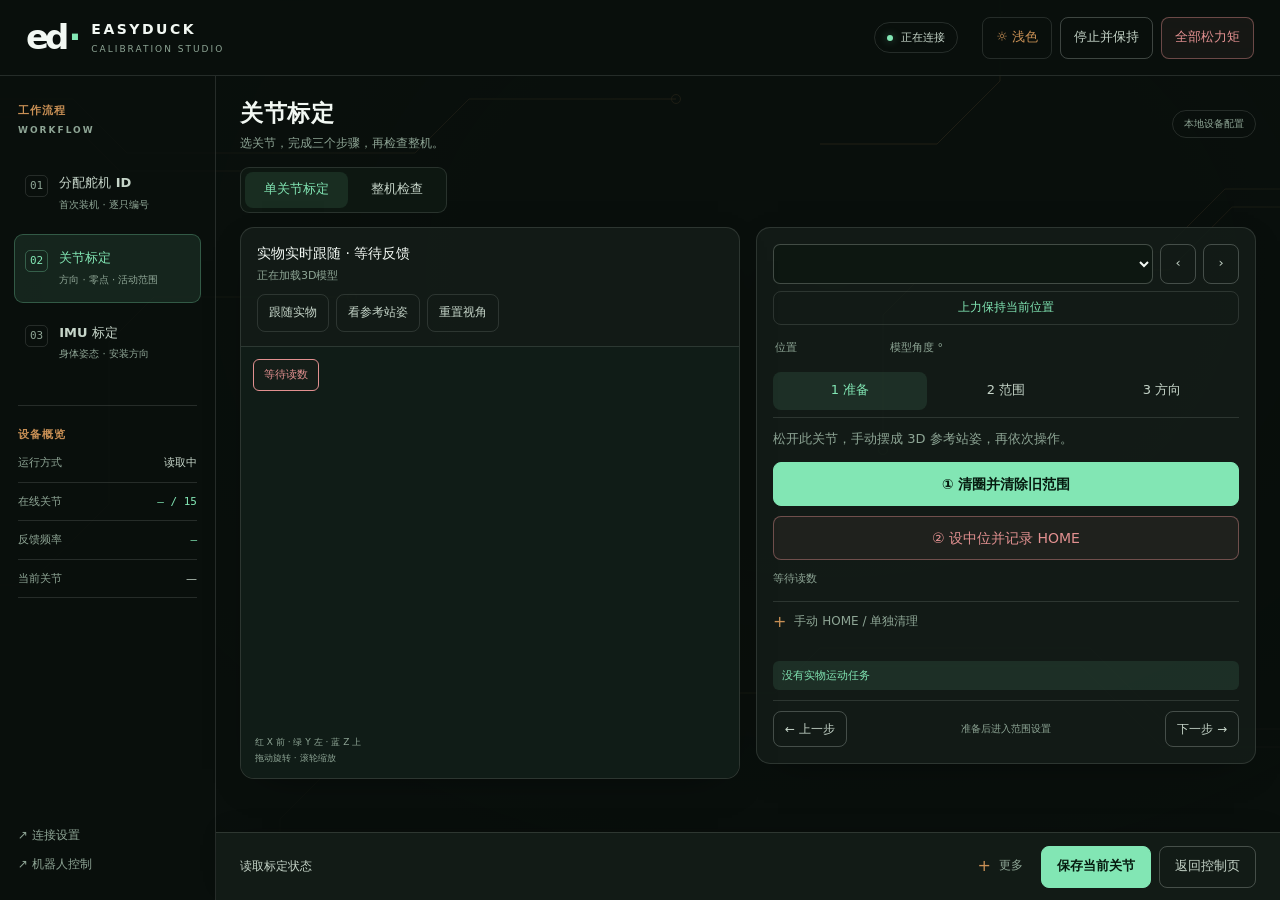
==== commit 078c869b: "feat(calibration): #261029 简化逐关节标定流程并修复3D实时跟随" ====
--- a/calibration/static/index.html
+++ b/calibration/static/index.html
@@ -6,34 +6,62 @@
 <header><a class="brand" href="/"><span class="brand-mark">ed<span>·</span></span><span><b>EASYDUCK</b><small>CALIBRATION STUDIO</small></span></a><div class="header-status"><span class="status-dot"></span><span id="connection">正在连接</span></div><div class="actions safety"><button id="themeToggle" class="theme-button">☼ 浅色</button><button id="stopMotion">停止并保持</button><button id="offAll" class="danger">全部松力矩</button></div></header>
 <div class="app-shell"><aside class="sidebar"><div class="rail-label">工作流程 <span>WORKFLOW</span></div><div class="cal-tabs" role="tablist" aria-label="标定功能"><button id="tab-servo-id" role="tab" aria-selected="false"><span class="step-index">01</span><span><b>分配舵机 ID</b><small>首次装机 · 逐只编号</small></span></button><button id="tab-calibration" role="tab" aria-selected="true"><span class="step-index">02</span><span><b>关节标定</b><small>方向 · 零点 · 活动范围</small></span></button><button id="tab-imu" role="tab" aria-selected="false"><span class="step-index">03</span><span><b>IMU 标定</b><small>身体姿态 · 安装方向</small></span></button></div>
 <section class="overview"><div class="rail-label">设备概览</div><div class="overview-row"><span>运行方式</span><b id="railMode">读取中</b></div><div class="overview-row"><span>在线关节</span><b id="railOnline">— / 15</b></div><div class="overview-row"><span>反馈频率</span><b id="rate">—</b></div><div class="overview-row"><span>当前关节</span><b id="railJoint">—</b></div></section>
-<div class="rail-note"><span>操作提示</span><p>先调整，再记录，最后保存。记录 HOME 不会让关节运动。</p></div><nav class="page-nav" aria-label="页面切换"><a id="nav-settings">↗ 连接设置</a><a id="nav-control">↗ 机器人控制</a></nav></aside>
-<div class="workspace"><div class="workspace-heading"><div><span class="eyebrow">ROBOT CONFIGURATION</span><h1><span class="joint-page-title">关节标定</span><span class="id-page-title">分配舵机 ID</span><span class="imu-page-title">IMU 标定</span></h1><p class="joint-page-title">选择关节，调整到合适位置，再记录与保存。</p><p class="id-page-title">为新安装的舵机分配地址，已编号舵机可以保留连接。</p><p class="imu-page-title">采集身体姿态，校准安装方向与静止偏置。</p></div><span class="workspace-tag">本地设备配置</span></div>
+<div class="rail-note"><span>操作提示</span><p>准备 → 范围 → 方向。每次只显示当前操作，最后检查整机。</p></div><nav class="page-nav" aria-label="页面切换"><a id="nav-settings">↗ 连接设置</a><a id="nav-control">↗ 机器人控制</a></nav></aside>
+<div class="workspace"><div class="workspace-heading"><div><span class="eyebrow">ROBOT CONFIGURATION</span><h1><span class="joint-page-title">关节标定</span><span class="id-page-title">分配舵机 ID</span><span class="imu-page-title">IMU 标定</span></h1><p class="joint-page-title">选关节，完成三个步骤，再检查整机。</p><p class="id-page-title">为新安装的舵机分配地址，已编号舵机可以保留连接。</p><p class="imu-page-title">采集身体姿态，校准安装方向与静止偏置。</p></div><span class="workspace-tag">本地设备配置</span></div>
 <section id="servo-id-panel" hidden aria-label="舵机 ID 分配">
-<h2>新机器人 · 逐只分配舵机 ID</h2><p>已编号舵机可保留连接，每次只新增一只出厂 ID 为 1 的舵机：扫描 → 选中 ID 1 → 选择未占用的安装关节 → 确认改号。不要同时接入两只同 ID 的舵机，扫描无法区分它们。</p>
-<p>此处只改 ID，不修改 P/D、限流、零点或位置，不会上力。完成后仍需为新机器人重新标定，不能直接使用旧机器人的 HOME。</p>
+<h2>新机器人 · 逐只分配舵机 ID</h2><p>已编号舵机可保留连接，每次只新增一只出厂 ID 为 1 的舵机：扫描 → 选中 ID → 上力矩并轻轻试扭确认实物 → 松力矩 → 选择安装关节并改号。不要同时接入两只同 ID 的舵机，扫描无法区分它们。</p>
+<p>扫描和选择不会自动上力。点击“所选舵机上力保持当前位置”后，轻轻试扭确认是哪只舵机，勿强行拧动。确认后先松力矩，再改号。完成后仍需为新机器人重新标定，不能直接使用旧机器人的 HOME。</p>
 <div class="actions"><button id="id-scan" class="primary">扫描 ID 0～253</button><button id="id-stop">停止扫描</button></div>
 <progress id="id-progress" max="254" value="0"></progress><p id="id-status" role="status"></p><div id="id-found" class="actions"></div>
 <p id="id-selected">尚未选中舵机</p><div class="fields"><label>安装关节 / 目标 ID<select id="id-joint"></select></label></div>
 <p><label><input id="id-single" type="checkbox">我确认只有一只舵机使用当前选中的 ID（其他不同 ID 的舵机可保留连接）</label></p>
-<div class="actions"><button id="id-relax">所选舵机松力矩</button><button id="id-change" class="primary">写入目标 ID 并核对</button></div>
+<div class="actions"><button id="id-hold" class="primary">所选舵机上力保持当前位置</button><button id="id-relax">所选舵机松力矩</button><button id="id-change" class="primary">写入目标 ID 并核对</button></div>
 <p id="id-result" role="status"></p><small>改号写入舵机永久存储，成功后需重新扫描。若需改回原 ID，仍按同样流程逐只操作。</small>
 </section>
-<main><section class="visual"><div class="toolbar"><div><span class="card-kicker">ROBOT VIEW</span><b id="modeLabel">参考站姿 · 只显示模型</b><small id="modelStatus">正在加载3D模型</small></div><div class="actions"><button id="live">跟随实物</button><button id="reference">看参考站姿</button><button id="resetCamera">重置视角</button><button id="stopDemo" hidden>停止示范</button></div></div>
+<div class="bench-switch" role="tablist" aria-label="标定工作台"><button id="workJoint" role="tab" aria-selected="true">单关节标定</button><button id="workWhole" role="tab" aria-selected="false">整机检查</button></div><main><section class="visual"><div class="toolbar"><div><b id="modeLabel">实物实时跟随 · 等待反馈</b><small id="modelStatus">正在加载3D模型</small></div><div class="actions"><button id="live">跟随实物</button><button id="reference">看参考站姿</button><button id="resetCamera">重置视角</button><button id="stopDemo" hidden>停止示范</button><button id="toggleModel" class="mobile-model-toggle" aria-expanded="true">收起 3D</button></div></div>
 <div id="viewport"><div id="stale">等待读数</div><div class="axisLegend">红 X 前 · 绿 Y 左 · 蓝 Z 上<br>拖动旋转 · 滚轮缩放</div></div>
-<div class="home-card"><b id="homeAlignment">尚未记录整机站姿</b><p>把实物摆成参考站姿，记录会保存15个当前位置，不驱动关节；回位才会驱动关节。</p><button id="captureHomeAll" class="primary">记录整机参考站姿</button><div class="actions"><button id="onAll">全部上力保持当前位置</button></div><details><summary>整机回位与程序状态</summary><div class="actions"><button id="homeAll">驱动整机回已保存 HOME</button></div><div class="notice" id="runtime">正在检查正式程序</div></details></div>
-</section><aside class="joint-workspace">
-<section id="editor"><section class="joint-picker"><div class="sectionTitle"><h2>选择关节</h2><span class="card-kicker">JOINT SELECT</span></div><label class="joint-select-label">当前关节<select id="jointSelect" aria-label="选择关节"></select></label><details><summary>查看全部关节反馈</summary><div id="jointList"></div></details></section><div class="sectionTitle"><h2 id="selectedName">选择一个关节</h2><button id="demo">看模型正方向</button></div><p id="jointHelp" class="helper"></p>
-<div class="readouts fields"><label>累计位置（含圈数）<input id="rawSigned" readonly></label><label>模型角度 °<input id="degrees" readonly></label></div>
-<div class="setting-row"><div><b>位置圈数</b><small id="turnHint">等待读数</small></div><button id="resetTurns">清除当前关节圈数</button></div>
-<div class="motionPanel"><div class="panel-heading"><b>微调关节</b><span>只控制当前选中关节</span></div><div class="fields"><label>每次调整 °<input id="stepDegrees" type="number" min="0.1" max="45" step="0.1" value="0.5"></label><label>速度 °/秒<input id="motionSpeed" type="number" min="4.4" max="20" step="0.1" value="5"></label></div><div class="actions"><button id="stepBack">− 反向一点</button><button id="stepForward" class="primary">＋ 正向一点</button><button id="selectedTorque">上力保持当前位置</button><button id="homeSelected">当前关节回 HOME</button></div><small>调整会使当前关节上力；正反向按下方方向设置。未到目标会明确提示。</small><div id="motionStatus" role="status">没有实物运动任务</div></div>
-<div class="setting-row"><div><b>HOME · 关节零点</b><small>记录这只关节的当前位置，不让它回位。</small></div><button id="captureZero" class="primary">记录当前位置为 HOME</button></div>
-<div class="fields"><label>正方向<select id="sign"><option value="-1">计数减小为正向（−1）</option><option value="1">计数增大为正向（+1）</option></select></label><label>HOME 计数<input id="zero" type="number" min="0" max="4095"></label></div>
-<details class="limits"><summary>活动范围与首次安装</summary><p id="limitStatus"></p><div class="fields"><label>计数下限<input id="min" type="number" min="0" max="4095"></label><label>计数上限<input id="max" type="number" min="0" max="4095"></label></div><div class="actions"><button id="captureMin">当前位置记下限</button><button id="captureMax">当前位置记上限</button><button id="confirmLimits">确认此关节范围</button></div><button id="testLimits">驱动检查范围：上限 → 下限 → 中间</button><hr><b>仅首次安装使用</b><p>实际位置跨零时可出现负数。若工作行程靠近编码器零点，先断力并手动摆到正确安装中位，再设置硬件中位。该操作永久写入舵机。</p><div class="actions"><button id="centerServo" class="danger">设置安装中位（永久）</button><button id="resetLimits">清除继承的旧范围</button></div><label>单圈计数（配置使用）<input id="raw" readonly></label></details>
+</section>
+<aside class="joint-workspace"><section id="editor">
+<div class="joint-picker-row"><select id="jointSelect" aria-label="选择关节"></select><button id="prevJoint" aria-label="上一个关节">‹</button><button id="nextJoint" aria-label="下一个关节">›</button><button id="selectedTorque">上力保持当前位置</button></div>
+<h2 id="selectedName" class="sr-only">当前关节</h2>
+<div class="compact-readouts"><label>位置<input id="rawSigned" readonly></label><label>模型角度 °<input id="degrees" readonly></label></div>
+<div class="step-tabs" role="tablist" aria-label="当前关节标定步骤"><button role="tab" data-cal-step="0" aria-selected="true">1 准备</button><button role="tab" data-cal-step="1" aria-selected="false">2 范围</button><button role="tab" data-cal-step="2" aria-selected="false">3 方向</button></div>
+<section id="panelPrepare" class="cal-panel" role="tabpanel" aria-label="准备关节">
+<p>松开此关节，手动摆成 3D 参考站姿，再依次操作。</p>
+<div class="prepare-actions"><button id="prepareJoint" class="primary">① 清圈并清除旧范围</button><button id="centerServo" class="danger">② 设中位并记录 HOME</button></div>
+<small id="turnHint">等待读数</small>
+<details><summary>手动 HOME / 单独清理</summary><div class="actions"><button id="resetTurns">仅清圈</button><button id="resetLimits">仅清当前关节旧范围</button><button id="captureZero">仅记当前位置为 HOME</button></div><div class="fields"><label>HOME 计数<input id="zero" type="number" min="0" max="4095"></label><label>单圈位置<input id="raw" readonly></label></div></details>
+</section>
+<section id="panelLimits" class="cal-panel" role="tabpanel" aria-label="设置活动范围" hidden>
+<p>松开关节，手动转到两端；小计数为下限，大计数为上限。</p>
+<div class="fields limit-fields"><label>下限<input id="min" type="number" min="0" max="4095"><button id="captureMin">记录当前位置</button></label><label>上限<input id="max" type="number" min="0" max="4095"><button id="captureMax">记录当前位置</button></label></div>
+<button id="confirmLimits" class="primary full-button">保存范围，核对方向 →</button><small id="limitStatus"></small>
+<details><summary>可选：驱动测试范围</summary><button id="testLimits">上限 → 下限 → 中间</button></details>
+</section>
+<section id="panelDirection" class="cal-panel" role="tabpanel" aria-label="核对关节方向" hidden>
+<p>先看模型正向，再让实物前进一步；不一致才反转方向。</p>
+<button id="demo" class="full-button">看 3D 正方向（只动模型）</button>
+<div class="actions direction-step"><button id="stepBack">实物退一步 −</button><button id="stepForward" class="primary">实物前进一步 ＋</button></div>
+<button id="flipDirection" class="full-button">方向不一致，反转设置</button><small id="jointHelp"></small>
+<details><summary>方向数值 / 步长 / 速度</summary><label>正方向<select id="sign"><option value="-1">计数减小为正向（−1）</option><option value="1">计数增大为正向（+1）</option></select></label><div class="fields"><label>步长 °<input id="stepDegrees" type="number" min="0.1" max="45" step="0.1" value="0.5"></label><label>速度 °/秒<input id="motionSpeed" type="number" min="4.4" max="20" step="0.1" value="5"></label></div><button id="homeSelected">驱动当前关节回 HOME</button></details>
+</section>
+<div id="motionStatus" role="status">没有实物运动任务</div>
+<div class="step-navigation"><button id="backStep">← 上一步</button><span id="stepHint">准备后进入范围设置</span><button id="nextStep">下一步 →</button></div>
+
 </section></aside>
+<section class="home-card whole-workflow" hidden aria-label="整机检查">
+<h2>整机站姿与垂直检查</h2><p>全部关节保存后：记录站姿 → 回位检查 → 必要时微调。</p>
+<div class="actions whole-actions"><button id="captureHomeAll" class="primary">记录整机参考站姿</button><button id="homeAll">驱动回参考站姿</button></div>
+<small id="homeAlignment">读取站姿记录</small>
+<div class="upright-readout"><small>躯干倾斜 · 目标接近 0°</small><b id="uprightAngle">等待读数</b><span id="uprightHint">结合实物观察，确认躯干垂直。</span></div>
+<details><summary>躯干不直？微调关节</summary><select id="fineJoint" aria-label="选择微调关节"></select><div class="actions direction-step"><button data-trigger="stepBack">退一步 −</button><button data-trigger="stepForward">前进一步 ＋</button></div><button class="primary full-button" data-trigger="captureZero">把微调后的位置记为 HOME</button><small>再点底部“保存当前关节”，回位复核。最终重新记录整机站姿。</small></details>
+<details><summary>其他操作与加载状态</summary><button id="onAll">全部上力保持当前位置</button><div class="notice" id="runtime">正在读取</div></details>
+</section>
 <section class="imu-workspace"><section class="imu"><div class="sectionTitle"><h2>IMU 身体姿态</h2><label><input type="checkbox" id="followImu" checked> 身体跟随倾斜</label></div>
-<div id="imuReadout">等待读数</div><p>摆正身体并静止2秒，再采集。前倾90°：头朝下；左倾90°：身体左侧朝下。至少采集站直和一个侧面，建议三项都采集。</p>
+<p id="imuDevice">读取 IMU 配置中</p><div id="imuReadout">等待读数</div><p>摆正身体并静止2秒，再采集。前倾90°：头朝下；左倾90°：身体左侧朝下。至少采集站直和一个侧面，建议三项都采集。</p>
 <div class="actions"><button data-pose="level">采集站直</button><button data-pose="front_down">采集前倾90°</button><button data-pose="left_down">采集左倾90°</button><button data-pose="front_up">采集后倾90°</button><button data-pose="right_down">采集右倾90°</button></div>
 <div id="poseStatus">尚未采集姿态</div><div class="actions"><button id="solve">计算安装方向并预览</button><button id="bias">采集静止偏置</button></div>
 <small>航向只显示相对变化。保存后的身体倾斜和转动方向仍需用实物对照。</small></section></section>
-</main><section class="savebar"><div><b id="dirty">尚无修改</b><small>先检查读数与方向，再保存。未保存的编辑不会传给正式控制。</small></div><div class="actions"><button id="discard">撤销未保存修改</button><button id="save" class="primary">保存当前关节</button><button id="saveAll">全部保存</button><button id="applyExit">返回控制页</button></div><details><summary>导出配置与使用说明</summary><button id="export">导出标定文件</button><small id="applyHelp">返回控制前须先保存或撤销修改，并全部松力矩。切换不会自动上力或运行策略。</small></details></section>
-</div></div><div id="toast" role="status"></div><script src="state-feed.js"></script><script type="module" src="app.js"></script><script defer src="servo-id.js"></script></body></html>
+</main>
+<section class="savebar"><span id="dirty">读取标定状态</span><div class="actions"><details class="more-actions"><summary>更多</summary><button id="discard">撤销未保存修改</button><button data-trigger="saveAll">保存全部草稿</button><button id="export">导出标定</button><details class="all-feedback"><summary>全部关节反馈</summary><div id="jointList"></div></details><small id="applyHelp">返回控制前，先保存或撤销修改，并全部松力矩。</small></details><button id="save" class="primary">保存当前关节</button><button id="saveAll" class="imu-save primary">保存 IMU 及草稿</button><button id="applyExit">返回控制页</button></div></section>
+</div></div><div id="toast" role="status"></div><script src="state-feed.js"></script><script type="module" src="app.js"></script><script defer src="servo-id.js"></script></body></html>
--- a/calibration/static/style.css
+++ b/calibration/static/style.css
@@ -10,3 +10,13 @@
 @media(prefers-reduced-motion:reduce){*{transition:none!important;animation:none!important}}
 
 .sidebar{scrollbar-width:thin;scrollbar-color:var(--line2) transparent}@media(min-width:781px){.sidebar{overflow-y:auto}}@media(max-width:650px){.joint-workspace,.imu-workspace{order:0}.visual{order:1}.safety{justify-content:flex-end;flex:1}.savebar .actions{padding-bottom:env(safe-area-inset-bottom,0px)}}
+/* Compact workbench: one joint step at a time, no page-long checklist. */
+.sr-only{position:absolute;width:1px;height:1px;padding:0;overflow:hidden;clip:rect(0,0,0,0);white-space:nowrap;border:0}
+button{min-height:42px;font-size:13px;padding:9px 13px}input:not([type=checkbox]),select{min-height:40px;font-size:14px}.workspace{padding:18px 24px 90px}.workspace-heading{margin-bottom:12px}.workspace-heading h1{font-size:23px}.workspace-heading p{font-size:12px}.workspace-heading .eyebrow{display:none}.rail-note{display:none}.bench-switch{display:flex;gap:4px;background:var(--input);padding:4px;border:1px solid var(--line);border-radius:9px;width:max-content;margin-bottom:14px}.bench-switch button,.step-tabs button{border:0;min-height:36px;padding:7px 19px;font-size:13px}.bench-switch [aria-selected=true],.step-tabs [aria-selected=true]{background:var(--accent-dim);color:var(--accent)}main{grid-template-columns:minmax(290px,1fr) minmax(360px,1fr);gap:16px}.visual{position:sticky;top:90px}.toolbar{padding:14px 16px}.toolbar b{font-size:14px;margin:0}.toolbar small{font-size:11px}.toolbar .actions{margin-top:8px;gap:7px}.toolbar button{font-size:12px;min-height:38px;padding:7px 11px}#viewport{height:clamp(300px,48vh,490px);border-bottom:0}.mobile-model-toggle{display:none}#editor{padding:16px}.joint-picker-row{display:grid;grid-template-columns:minmax(100px,1fr) 36px 36px;gap:7px;align-items:center}.joint-picker-row select{margin:0;grid-column:1;font-size:14px;font-weight:600}.joint-picker-row>button{padding:5px;min-height:40px}.joint-picker-row #selectedTorque{grid-column:1/-1;min-height:34px;font-size:12px;padding:5px 12px;color:var(--accent);border-color:var(--line)}.compact-readouts{display:flex;gap:20px;padding:9px 2px;color:var(--muted)}.compact-readouts label{display:flex;align-items:center;gap:8px;font-size:11px}.compact-readouts input{width:65px;border:0;background:transparent;padding:0;margin:0;min-height:24px;color:var(--accent);font:14px ui-monospace,monospace}.step-tabs{display:grid;grid-template-columns:1fr 1fr 1fr;gap:2px;border-bottom:1px solid var(--line);padding-bottom:7px;margin-bottom:10px}.step-tabs button{font-size:13px;padding:7px 4px;min-height:38px}.cal-panel{min-height:225px}.cal-panel>p{font-size:13px;line-height:1.7;margin:7px 0 12px}.prepare-actions{display:grid;gap:10px}.prepare-actions button,.full-button{min-height:44px;width:100%;font-size:14px}.full-button{margin:8px 0}.cal-panel small{font-size:11px;line-height:1.7}.cal-panel details{margin-top:12px;padding-top:8px}.cal-panel summary{font-size:12px;min-height:25px}.cal-panel details .actions button{font-size:12px;min-height:38px}.cal-panel .fields label{font-size:12px}.cal-panel details label{font-size:12px;color:var(--muted)}#turnHint{margin-top:10px;font-size:11px}.limit-fields{gap:12px}.limit-fields button{width:100%;margin-top:7px;min-height:40px;font-size:12px}.limit-fields input{margin-top:5px}.direction-step{display:grid;grid-template-columns:1fr 1fr;gap:8px;margin:8px 0}.direction-step button{min-height:43px;font-size:13px}#jointHelp{display:block;font-size:11px;margin:8px 0}#motionStatus{font-size:11px;padding:6px 9px;margin-top:8px;background:var(--accent-dim);border-radius:6px}#motionStatus.error{color:var(--bad)}.step-navigation{display:flex;align-items:center;justify-content:space-between;gap:8px;border-top:1px solid var(--line);padding-top:10px;margin-top:10px}.step-navigation button{font-size:12px;min-height:36px;padding:7px 11px}.step-navigation span{font-size:10px;color:var(--muted)}.whole-workflow{padding:20px;background:var(--panel);border:1px solid var(--line);border-radius:14px;margin:0;grid-column:2;grid-row:1}.whole-workflow h2{font-size:18px}.whole-workflow p{font-size:13px}.whole-workflow>.actions{display:grid;grid-template-columns:1fr 1fr}.whole-workflow button{font-size:13px;min-height:43px}.whole-workflow summary{font-size:12px;min-height:30px}.whole-workflow details small{font-size:11px;margin:6px 0}.upright-readout{padding:15px;background:var(--accent-dim);border-radius:9px;margin-top:14px;display:grid;gap:8px}.upright-readout b{font:23px ui-monospace,monospace;color:var(--accent)}.upright-readout small,.upright-readout span{font-size:11px;color:var(--muted)}.whole-check .joint-workspace{display:none}.whole-check .whole-workflow{display:block}.savebar{min-height:68px;padding:10px 24px;justify-content:space-between;gap:10px}.savebar .actions{display:flex;gap:8px}.savebar button{font-size:13px;min-height:42px;padding:9px 15px}#dirty{font-size:12px}#saveAll.imu-save{display:none}.savebar .more-actions{padding:0;margin:0;border:0}.more-actions summary{min-height:40px;padding:9px 10px;font-size:12px}.savebar .more-actions[open]{position:absolute;right:24px;bottom:100%;background:var(--solid);width:310px;max-height:60vh;overflow:auto;padding:14px;border:1px solid var(--line);border-radius:10px}.more-actions[open]>button{display:block;width:100%;margin-bottom:7px}.more-actions[open] small{margin-top:10px;font-size:11px}body.imu-mode .bench-switch,body.id-mode .bench-switch,body.imu-mode .whole-workflow{display:none!important}body.imu-mode #saveAll.imu-save{display:block}body.imu-mode #save{display:none}.imu .actions button{font-size:13px;min-height:42px}.imu>p{font-size:12px}.all-feedback #jointList{grid-template-columns:repeat(2,minmax(0,1fr))}#toast{font-size:13px;bottom:85px}
+@media(max-width:1150px){.app-shell{grid-template-columns:170px minmax(0,1fr)}.workspace{padding:16px 16px 88px}.savebar{left:170px;padding:10px 16px}main{grid-template-columns:minmax(235px,1fr) minmax(315px,1fr)}#editor{padding:14px}.step-navigation span{font-size:9px}.whole-workflow{padding:16px}.whole-workflow>.actions{grid-template-columns:1fr}}
+@media(min-width:781px) and (max-height:820px){.workspace-heading p{display:none}.workspace-heading h1{font-size:20px}.workspace-heading{margin-bottom:9px}.workspace{padding-top:12px}.bench-switch{margin-bottom:10px}.bench-switch button{min-height:32px;padding:5px 17px}#viewport{height:340px}.toolbar{padding:12px 14px}.cal-panel{min-height:200px}.cal-panel>p{margin-bottom:8px;font-size:12px}.cal-panel details{margin-top:7px}.joint-picker-row #selectedTorque{min-height:30px}.compact-readouts{padding:6px 2px}.step-navigation{padding-top:7px;margin-top:7px}.savebar{min-height:62px}}
+@media(max-width:900px){.sidebar{padding:20px 10px}.overview{display:none}.cal-tabs button{padding:11px 7px;gap:7px}.cal-tabs button small{font-size:9px}main{gap:10px}.toolbar .actions{display:grid;grid-template-columns:1fr 1fr}.toolbar button{font-size:11px}.step-navigation span{display:none}}
+@media(max-width:780px){.app-shell{grid-template-columns:1fr}.savebar{left:0}.sidebar{padding:8px 14px}.workspace-heading{display:none}.workspace{padding:12px 14px 85px}.cal-tabs button{padding:6px;min-height:42px}.cal-tabs button b{font-size:12px}.bench-switch{margin-bottom:10px}.bench-switch button{font-size:13px}.visual{position:relative;top:auto;width:100%;order:0}main{display:flex;flex-direction:column;gap:10px}.joint-workspace{width:100%;order:1}.whole-workflow{width:100%;order:1}.imu-workspace{width:100%;order:1}.toolbar{padding:9px 12px}.toolbar b{font-size:12px}.toolbar small{display:none}.toolbar .actions{display:flex;margin-top:6px}.toolbar button{flex:1;min-height:36px;font-size:11px;padding:6px}.mobile-model-toggle{display:inline-block}.toolbar .actions #toggleModel{flex:0 0 auto}.toolbar .actions #stopDemo:not([hidden]){flex-basis:100%}#viewport{height:180px}.model-collapsed #viewport{display:none}.compact-readouts{padding:6px 2px}.joint-picker-row #selectedTorque{min-height:34px}.cal-panel{min-height:200px}.cal-panel>p{font-size:12px}.savebar{padding:8px 14px;min-height:66px;flex-wrap:nowrap}.savebar .actions{width:auto;display:flex;gap:6px}.savebar button{min-height:42px;font-size:12px;padding:8px 12px}.savebar .more-actions{display:block}.savebar .more-actions[open]{right:14px;width:min(310px,90vw)}#dirty{font-size:10px;max-width:72px}.page-nav{position:static;display:flex;flex-direction:row;justify-content:flex-end;padding:4px 0 0}.page-nav a{font-size:10px}.safety button{min-height:38px;font-size:11px}.cal-panel details .fields{margin-bottom:8px}#toast{bottom:83px}}
+@media(max-width:380px){.toolbar button{font-size:10px}.savebar button{font-size:11px;padding:8px}.compact-readouts{gap:12px}.joint-picker-row select{font-size:13px}.direction-step button{font-size:12px}}
+
+.savebar .more-actions{display:block}.savebar .all-feedback[open]{position:static;width:auto;padding:8px 0;border:0;box-shadow:none;background:transparent}
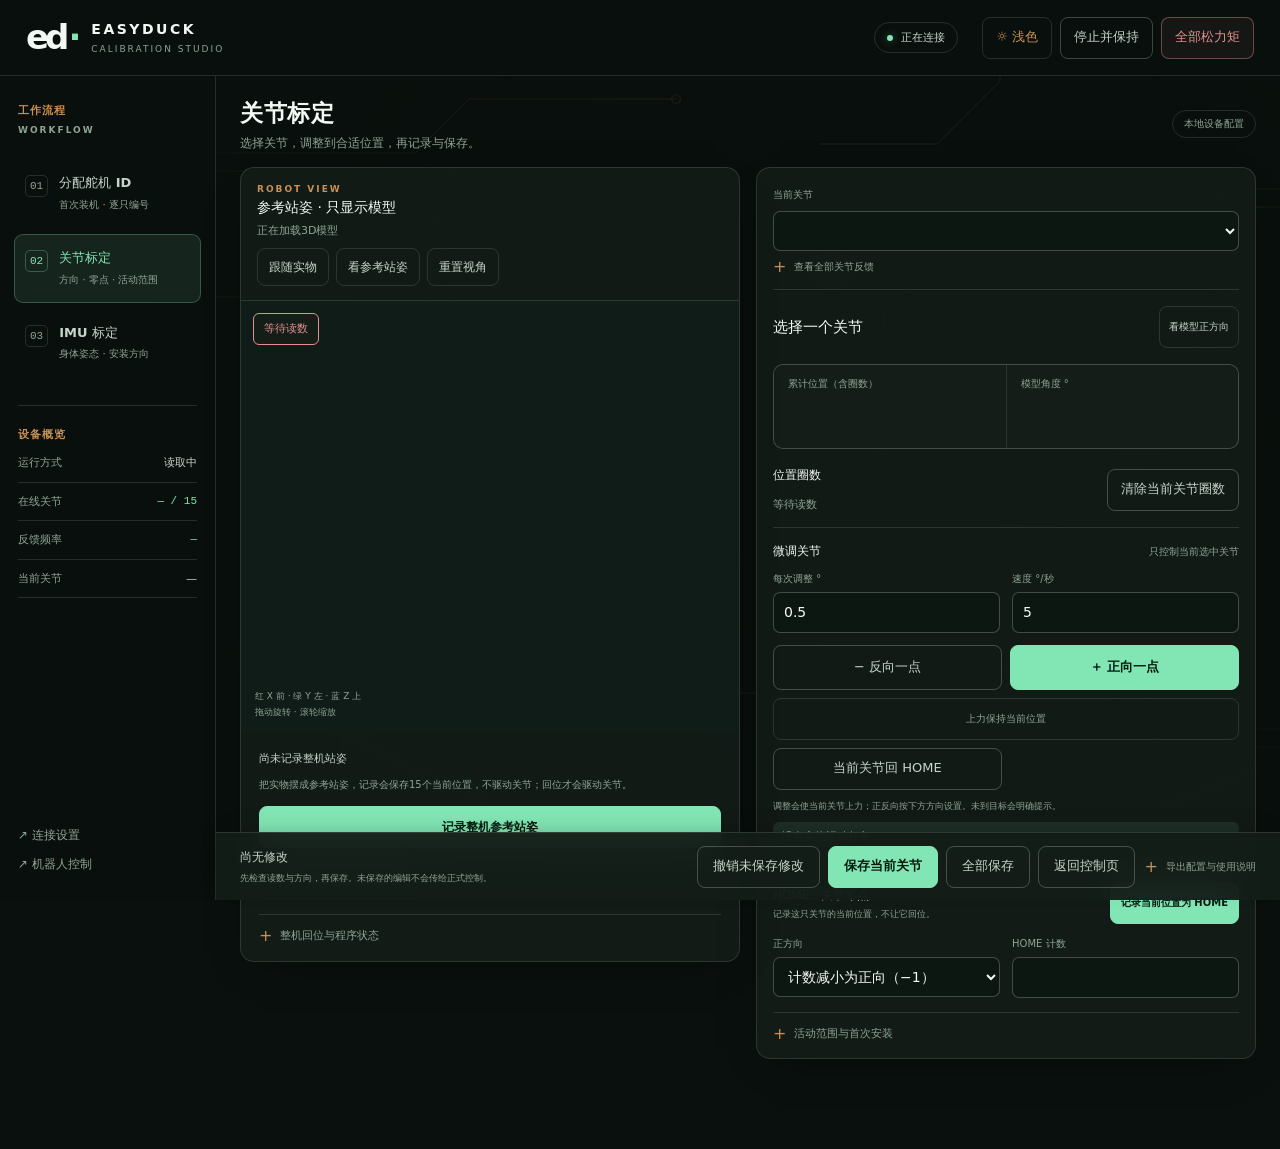
==== commit fb7e3c34: "feat(imu): #261028 统一 IMU 接口并适配 BNO085 与双型号标定 - 分离芯片驱动与共用姿态处理，保留 LSM6DSV16X 支持 - 接入 BNO085，独立跟踪各类数据的" ====
--- a/calibration/static/index.html
+++ b/calibration/static/index.html
@@ -6,8 +6,8 @@
 <header><a class="brand" href="/"><span class="brand-mark">ed<span>·</span></span><span><b>EASYDUCK</b><small>CALIBRATION STUDIO</small></span></a><div class="header-status"><span class="status-dot"></span><span id="connection">正在连接</span></div><div class="actions safety"><button id="themeToggle" class="theme-button">☼ 浅色</button><button id="stopMotion">停止并保持</button><button id="offAll" class="danger">全部松力矩</button></div></header>
 <div class="app-shell"><aside class="sidebar"><div class="rail-label">工作流程 <span>WORKFLOW</span></div><div class="cal-tabs" role="tablist" aria-label="标定功能"><button id="tab-servo-id" role="tab" aria-selected="false"><span class="step-index">01</span><span><b>分配舵机 ID</b><small>首次装机 · 逐只编号</small></span></button><button id="tab-calibration" role="tab" aria-selected="true"><span class="step-index">02</span><span><b>关节标定</b><small>方向 · 零点 · 活动范围</small></span></button><button id="tab-imu" role="tab" aria-selected="false"><span class="step-index">03</span><span><b>IMU 标定</b><small>身体姿态 · 安装方向</small></span></button></div>
 <section class="overview"><div class="rail-label">设备概览</div><div class="overview-row"><span>运行方式</span><b id="railMode">读取中</b></div><div class="overview-row"><span>在线关节</span><b id="railOnline">— / 15</b></div><div class="overview-row"><span>反馈频率</span><b id="rate">—</b></div><div class="overview-row"><span>当前关节</span><b id="railJoint">—</b></div></section>
-<div class="rail-note"><span>操作提示</span><p>准备 → 范围 → 方向。每次只显示当前操作，最后检查整机。</p></div><nav class="page-nav" aria-label="页面切换"><a id="nav-settings">↗ 连接设置</a><a id="nav-control">↗ 机器人控制</a></nav></aside>
-<div class="workspace"><div class="workspace-heading"><div><span class="eyebrow">ROBOT CONFIGURATION</span><h1><span class="joint-page-title">关节标定</span><span class="id-page-title">分配舵机 ID</span><span class="imu-page-title">IMU 标定</span></h1><p class="joint-page-title">选关节，完成三个步骤，再检查整机。</p><p class="id-page-title">为新安装的舵机分配地址，已编号舵机可以保留连接。</p><p class="imu-page-title">采集身体姿态，校准安装方向与静止偏置。</p></div><span class="workspace-tag">本地设备配置</span></div>
+<div class="rail-note"><span>操作提示</span><p>先调整，再记录，最后保存。记录 HOME 不会让关节运动。</p></div><nav class="page-nav" aria-label="页面切换"><a id="nav-settings">↗ 连接设置</a><a id="nav-control">↗ 机器人控制</a></nav></aside>
+<div class="workspace"><div class="workspace-heading"><div><span class="eyebrow">ROBOT CONFIGURATION</span><h1><span class="joint-page-title">关节标定</span><span class="id-page-title">分配舵机 ID</span><span class="imu-page-title">IMU 标定</span></h1><p class="joint-page-title">选择关节，调整到合适位置，再记录与保存。</p><p class="id-page-title">为新安装的舵机分配地址，已编号舵机可以保留连接。</p><p class="imu-page-title">采集身体姿态，校准安装方向与静止偏置。</p></div><span class="workspace-tag">本地设备配置</span></div>
 <section id="servo-id-panel" hidden aria-label="舵机 ID 分配">
 <h2>新机器人 · 逐只分配舵机 ID</h2><p>已编号舵机可保留连接，每次只新增一只出厂 ID 为 1 的舵机：扫描 → 选中 ID → 上力矩并轻轻试扭确认实物 → 松力矩 → 选择安装关节并改号。不要同时接入两只同 ID 的舵机，扫描无法区分它们。</p>
 <p>扫描和选择不会自动上力。点击“所选舵机上力保持当前位置”后，轻轻试扭确认是哪只舵机，勿强行拧动。确认后先松力矩，再改号。完成后仍需为新机器人重新标定，不能直接使用旧机器人的 HOME。</p>
@@ -18,50 +18,22 @@
 <div class="actions"><button id="id-hold" class="primary">所选舵机上力保持当前位置</button><button id="id-relax">所选舵机松力矩</button><button id="id-change" class="primary">写入目标 ID 并核对</button></div>
 <p id="id-result" role="status"></p><small>改号写入舵机永久存储，成功后需重新扫描。若需改回原 ID，仍按同样流程逐只操作。</small>
 </section>
-<div class="bench-switch" role="tablist" aria-label="标定工作台"><button id="workJoint" role="tab" aria-selected="true">单关节标定</button><button id="workWhole" role="tab" aria-selected="false">整机检查</button></div><main><section class="visual"><div class="toolbar"><div><b id="modeLabel">实物实时跟随 · 等待反馈</b><small id="modelStatus">正在加载3D模型</small></div><div class="actions"><button id="live">跟随实物</button><button id="reference">看参考站姿</button><button id="resetCamera">重置视角</button><button id="stopDemo" hidden>停止示范</button><button id="toggleModel" class="mobile-model-toggle" aria-expanded="true">收起 3D</button></div></div>
+<main><section class="visual"><div class="toolbar"><div><span class="card-kicker">ROBOT VIEW</span><b id="modeLabel">参考站姿 · 只显示模型</b><small id="modelStatus">正在加载3D模型</small></div><div class="actions"><button id="live">跟随实物</button><button id="reference">看参考站姿</button><button id="resetCamera">重置视角</button><button id="stopDemo" hidden>停止示范</button></div></div>
 <div id="viewport"><div id="stale">等待读数</div><div class="axisLegend">红 X 前 · 绿 Y 左 · 蓝 Z 上<br>拖动旋转 · 滚轮缩放</div></div>
-</section>
-<aside class="joint-workspace"><section id="editor">
-<div class="joint-picker-row"><select id="jointSelect" aria-label="选择关节"></select><button id="prevJoint" aria-label="上一个关节">‹</button><button id="nextJoint" aria-label="下一个关节">›</button><button id="selectedTorque">上力保持当前位置</button></div>
-<h2 id="selectedName" class="sr-only">当前关节</h2>
-<div class="compact-readouts"><label>位置<input id="rawSigned" readonly></label><label>模型角度 °<input id="degrees" readonly></label></div>
-<div class="step-tabs" role="tablist" aria-label="当前关节标定步骤"><button role="tab" data-cal-step="0" aria-selected="true">1 准备</button><button role="tab" data-cal-step="1" aria-selected="false">2 范围</button><button role="tab" data-cal-step="2" aria-selected="false">3 方向</button></div>
-<section id="panelPrepare" class="cal-panel" role="tabpanel" aria-label="准备关节">
-<p>松开此关节，手动摆成 3D 参考站姿，再依次操作。</p>
-<div class="prepare-actions"><button id="prepareJoint" class="primary">① 清圈并清除旧范围</button><button id="centerServo" class="danger">② 设中位并记录 HOME</button></div>
-<small id="turnHint">等待读数</small>
-<details><summary>手动 HOME / 单独清理</summary><div class="actions"><button id="resetTurns">仅清圈</button><button id="resetLimits">仅清当前关节旧范围</button><button id="captureZero">仅记当前位置为 HOME</button></div><div class="fields"><label>HOME 计数<input id="zero" type="number" min="0" max="4095"></label><label>单圈位置<input id="raw" readonly></label></div></details>
-</section>
-<section id="panelLimits" class="cal-panel" role="tabpanel" aria-label="设置活动范围" hidden>
-<p>松开关节，手动转到两端；小计数为下限，大计数为上限。</p>
-<div class="fields limit-fields"><label>下限<input id="min" type="number" min="0" max="4095"><button id="captureMin">记录当前位置</button></label><label>上限<input id="max" type="number" min="0" max="4095"><button id="captureMax">记录当前位置</button></label></div>
-<button id="confirmLimits" class="primary full-button">保存范围，核对方向 →</button><small id="limitStatus"></small>
-<details><summary>可选：驱动测试范围</summary><button id="testLimits">上限 → 下限 → 中间</button></details>
-</section>
-<section id="panelDirection" class="cal-panel" role="tabpanel" aria-label="核对关节方向" hidden>
-<p>先看模型正向，再让实物前进一步；不一致才反转方向。</p>
-<button id="demo" class="full-button">看 3D 正方向（只动模型）</button>
-<div class="actions direction-step"><button id="stepBack">实物退一步 −</button><button id="stepForward" class="primary">实物前进一步 ＋</button></div>
-<button id="flipDirection" class="full-button">方向不一致，反转设置</button><small id="jointHelp"></small>
-<details><summary>方向数值 / 步长 / 速度</summary><label>正方向<select id="sign"><option value="-1">计数减小为正向（−1）</option><option value="1">计数增大为正向（+1）</option></select></label><div class="fields"><label>步长 °<input id="stepDegrees" type="number" min="0.1" max="45" step="0.1" value="0.5"></label><label>速度 °/秒<input id="motionSpeed" type="number" min="4.4" max="20" step="0.1" value="5"></label></div><button id="homeSelected">驱动当前关节回 HOME</button></details>
-</section>
-<div id="motionStatus" role="status">没有实物运动任务</div>
-<div class="step-navigation"><button id="backStep">← 上一步</button><span id="stepHint">准备后进入范围设置</span><button id="nextStep">下一步 →</button></div>
-
+<div class="home-card"><b id="homeAlignment">尚未记录整机站姿</b><p>把实物摆成参考站姿，记录会保存15个当前位置，不驱动关节；回位才会驱动关节。</p><button id="captureHomeAll" class="primary">记录整机参考站姿</button><div class="actions"><button id="onAll">全部上力保持当前位置</button></div><details><summary>整机回位与程序状态</summary><div class="actions"><button id="homeAll">驱动整机回已保存 HOME</button></div><div class="notice" id="runtime">正在检查正式程序</div></details></div>
+</section><aside class="joint-workspace">
+<section id="editor"><section class="joint-picker"><div class="sectionTitle"><h2>选择关节</h2><span class="card-kicker">JOINT SELECT</span></div><label class="joint-select-label">当前关节<select id="jointSelect" aria-label="选择关节"></select></label><details><summary>查看全部关节反馈</summary><div id="jointList"></div></details></section><div class="sectionTitle"><h2 id="selectedName">选择一个关节</h2><button id="demo">看模型正方向</button></div><p id="jointHelp" class="helper"></p>
+<div class="readouts fields"><label>累计位置（含圈数）<input id="rawSigned" readonly></label><label>模型角度 °<input id="degrees" readonly></label></div>
+<div class="setting-row"><div><b>位置圈数</b><small id="turnHint">等待读数</small></div><button id="resetTurns">清除当前关节圈数</button></div>
+<div class="motionPanel"><div class="panel-heading"><b>微调关节</b><span>只控制当前选中关节</span></div><div class="fields"><label>每次调整 °<input id="stepDegrees" type="number" min="0.1" max="45" step="0.1" value="0.5"></label><label>速度 °/秒<input id="motionSpeed" type="number" min="4.4" max="20" step="0.1" value="5"></label></div><div class="actions"><button id="stepBack">− 反向一点</button><button id="stepForward" class="primary">＋ 正向一点</button><button id="selectedTorque">上力保持当前位置</button><button id="homeSelected">当前关节回 HOME</button></div><small>调整会使当前关节上力；正反向按下方方向设置。未到目标会明确提示。</small><div id="motionStatus" role="status">没有实物运动任务</div></div>
+<div class="setting-row"><div><b>HOME · 关节零点</b><small>记录这只关节的当前位置，不让它回位。</small></div><button id="captureZero" class="primary">记录当前位置为 HOME</button></div>
+<div class="fields"><label>正方向<select id="sign"><option value="-1">计数减小为正向（−1）</option><option value="1">计数增大为正向（+1）</option></select></label><label>HOME 计数<input id="zero" type="number" min="0" max="4095"></label></div>
+<details class="limits"><summary>活动范围与首次安装</summary><p id="limitStatus"></p><div class="fields"><label>计数下限<input id="min" type="number" min="0" max="4095"></label><label>计数上限<input id="max" type="number" min="0" max="4095"></label></div><div class="actions"><button id="captureMin">当前位置记下限</button><button id="captureMax">当前位置记上限</button><button id="confirmLimits">确认此关节范围</button></div><button id="testLimits">驱动检查范围：上限 → 下限 → 中间</button><hr><b>仅首次安装使用</b><p>实际位置跨零时可出现负数。若工作行程靠近编码器零点，先断力并手动摆到正确安装中位，再设置硬件中位。该操作永久写入舵机。</p><div class="actions"><button id="centerServo" class="danger">设置安装中位（永久）</button><button id="resetLimits">清除继承的旧范围</button></div><label>单圈计数（配置使用）<input id="raw" readonly></label></details>
 </section></aside>
-<section class="home-card whole-workflow" hidden aria-label="整机检查">
-<h2>整机站姿与垂直检查</h2><p>全部关节保存后：记录站姿 → 回位检查 → 必要时微调。</p>
-<div class="actions whole-actions"><button id="captureHomeAll" class="primary">记录整机参考站姿</button><button id="homeAll">驱动回参考站姿</button></div>
-<small id="homeAlignment">读取站姿记录</small>
-<div class="upright-readout"><small>躯干倾斜 · 目标接近 0°</small><b id="uprightAngle">等待读数</b><span id="uprightHint">结合实物观察，确认躯干垂直。</span></div>
-<details><summary>躯干不直？微调关节</summary><select id="fineJoint" aria-label="选择微调关节"></select><div class="actions direction-step"><button data-trigger="stepBack">退一步 −</button><button data-trigger="stepForward">前进一步 ＋</button></div><button class="primary full-button" data-trigger="captureZero">把微调后的位置记为 HOME</button><small>再点底部“保存当前关节”，回位复核。最终重新记录整机站姿。</small></details>
-<details><summary>其他操作与加载状态</summary><button id="onAll">全部上力保持当前位置</button><div class="notice" id="runtime">正在读取</div></details>
-</section>
 <section class="imu-workspace"><section class="imu"><div class="sectionTitle"><h2>IMU 身体姿态</h2><label><input type="checkbox" id="followImu" checked> 身体跟随倾斜</label></div>
 <p id="imuDevice">读取 IMU 配置中</p><div id="imuReadout">等待读数</div><p>摆正身体并静止2秒，再采集。前倾90°：头朝下；左倾90°：身体左侧朝下。至少采集站直和一个侧面，建议三项都采集。</p>
 <div class="actions"><button data-pose="level">采集站直</button><button data-pose="front_down">采集前倾90°</button><button data-pose="left_down">采集左倾90°</button><button data-pose="front_up">采集后倾90°</button><button data-pose="right_down">采集右倾90°</button></div>
 <div id="poseStatus">尚未采集姿态</div><div class="actions"><button id="solve">计算安装方向并预览</button><button id="bias">采集静止偏置</button></div>
 <small>航向只显示相对变化。保存后的身体倾斜和转动方向仍需用实物对照。</small></section></section>
-</main>
-<section class="savebar"><span id="dirty">读取标定状态</span><div class="actions"><details class="more-actions"><summary>更多</summary><button id="discard">撤销未保存修改</button><button data-trigger="saveAll">保存全部草稿</button><button id="export">导出标定</button><details class="all-feedback"><summary>全部关节反馈</summary><div id="jointList"></div></details><small id="applyHelp">返回控制前，先保存或撤销修改，并全部松力矩。</small></details><button id="save" class="primary">保存当前关节</button><button id="saveAll" class="imu-save primary">保存 IMU 及草稿</button><button id="applyExit">返回控制页</button></div></section>
-</div></div><div id="toast" role="status"></div><script src="state-feed.js"></script><script type="module" src="app.js"></script><script defer src="servo-id.js"></script></body></html>+</main><section class="savebar"><div><b id="dirty">尚无修改</b><small>先检查读数与方向，再保存。未保存的编辑不会传给正式控制。</small></div><div class="actions"><button id="discard">撤销未保存修改</button><button id="save" class="primary">保存当前关节</button><button id="saveAll">全部保存</button><button id="applyExit">返回控制页</button></div><details><summary>导出配置与使用说明</summary><button id="export">导出标定文件</button><small id="applyHelp">返回控制前须先保存或撤销修改，并全部松力矩。切换不会自动上力或运行策略。</small></details></section>
+</div></div><div id="toast" role="status"></div><script src="state-feed.js"></script><script type="module" src="app.js"></script><script defer src="servo-id.js"></script></body></html>
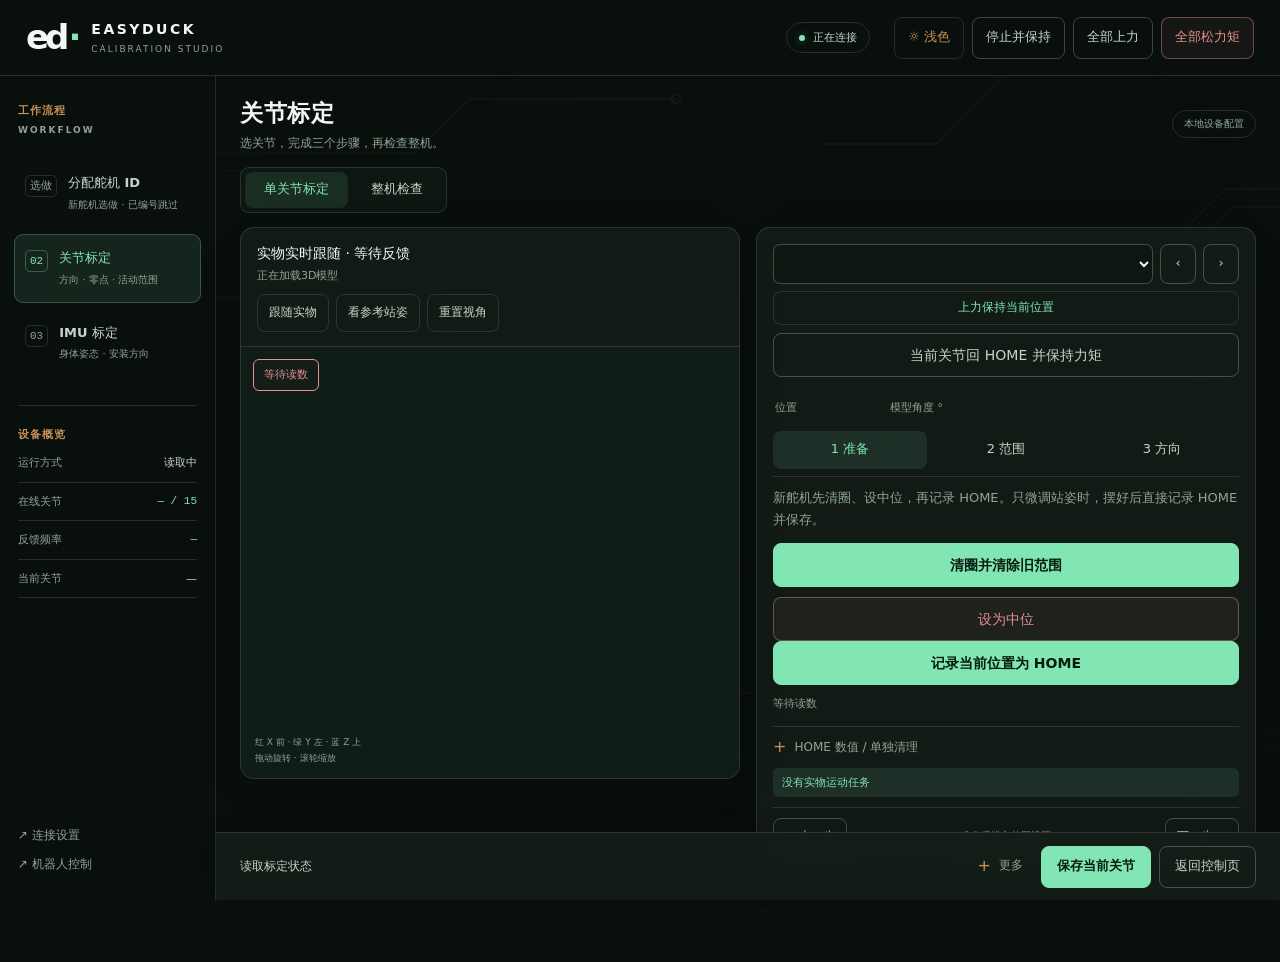
==== commit 535ae998: "fix(web): #261030 USB断开后切换页面回退WiFi地址" ====
--- a/calibration/static/index.html
+++ b/calibration/static/index.html
@@ -1,13 +1,13 @@
 <!doctype html>
 <html lang="zh-CN"><head><meta name="setup-port" content="__SETUP_PORT__"><meta charset="UTF-8"><meta name="viewport" content="width=device-width,initial-scale=1">
 <title>Easyduck · 标定台</title><link rel="icon" href="data:,"><link rel="stylesheet" href="style.css"><script defer src="appearance.js"></script>
-<script type="importmap">{"imports":{"three":"/vendor/three.module.js"}}</script></head><body>
+<script type="importmap">{"imports":{"three":"/vendor/three.module.js"}}</script><script src="/navigation-client.js"></script></head><body>
 <div class="circuit" aria-hidden="true"><svg viewBox="0 0 1600 1000" preserveAspectRatio="xMidYMid slice"><g fill="none" stroke="currentColor"><path d="M0 110H170L230 170H550L610 110H840M0 650H120L210 560V380L260 330H480M1600 210H1450L1380 280H1140L1070 350V500M1600 810H1390L1300 720H1000L950 770H760M400 1000V910L470 840V670M1200 0V90L1130 160H1000"/><path d="M0 130H162L222 190H540M1600 230H1458L1388 300H1150M1600 830H1380L1290 740H1010"/><circle cx="840" cy="110" r="5"/><circle cx="480" cy="330" r="5"/><circle cx="1070" cy="500" r="5"/><circle cx="760" cy="770" r="5"/></g></svg></div>
-<header><a class="brand" href="/"><span class="brand-mark">ed<span>·</span></span><span><b>EASYDUCK</b><small>CALIBRATION STUDIO</small></span></a><div class="header-status"><span class="status-dot"></span><span id="connection">正在连接</span></div><div class="actions safety"><button id="themeToggle" class="theme-button">☼ 浅色</button><button id="stopMotion">停止并保持</button><button id="offAll" class="danger">全部松力矩</button></div></header>
-<div class="app-shell"><aside class="sidebar"><div class="rail-label">工作流程 <span>WORKFLOW</span></div><div class="cal-tabs" role="tablist" aria-label="标定功能"><button id="tab-servo-id" role="tab" aria-selected="false"><span class="step-index">01</span><span><b>分配舵机 ID</b><small>首次装机 · 逐只编号</small></span></button><button id="tab-calibration" role="tab" aria-selected="true"><span class="step-index">02</span><span><b>关节标定</b><small>方向 · 零点 · 活动范围</small></span></button><button id="tab-imu" role="tab" aria-selected="false"><span class="step-index">03</span><span><b>IMU 标定</b><small>身体姿态 · 安装方向</small></span></button></div>
+<header><a class="brand" href="/"><span class="brand-mark">ed<span>·</span></span><span><b>EASYDUCK</b><small>CALIBRATION STUDIO</small></span></a><div class="header-status"><span class="status-dot"></span><span id="connection">正在连接</span></div><div class="actions safety"><button id="themeToggle" class="theme-button">☼ 浅色</button><button id="stopMotion">停止并保持</button><button id="onAll" title="全部舵机上力并保持当前位置">全部上力</button><button id="offAll" class="danger">全部松力矩</button></div></header>
+<div class="app-shell"><aside class="sidebar"><div class="rail-label">工作流程 <span>WORKFLOW</span></div><div class="cal-tabs" role="tablist" aria-label="标定功能"><button id="tab-servo-id" role="tab" aria-selected="false"><span class="step-index">选做</span><span><b>分配舵机 ID</b><small>新舵机选做 · 已编号跳过</small></span></button><button id="tab-calibration" role="tab" aria-selected="true"><span class="step-index">02</span><span><b>关节标定</b><small>方向 · 零点 · 活动范围</small></span></button><button id="tab-imu" role="tab" aria-selected="false"><span class="step-index">03</span><span><b>IMU 标定</b><small>身体姿态 · 安装方向</small></span></button></div>
 <section class="overview"><div class="rail-label">设备概览</div><div class="overview-row"><span>运行方式</span><b id="railMode">读取中</b></div><div class="overview-row"><span>在线关节</span><b id="railOnline">— / 15</b></div><div class="overview-row"><span>反馈频率</span><b id="rate">—</b></div><div class="overview-row"><span>当前关节</span><b id="railJoint">—</b></div></section>
-<div class="rail-note"><span>操作提示</span><p>先调整，再记录，最后保存。记录 HOME 不会让关节运动。</p></div><nav class="page-nav" aria-label="页面切换"><a id="nav-settings">↗ 连接设置</a><a id="nav-control">↗ 机器人控制</a></nav></aside>
-<div class="workspace"><div class="workspace-heading"><div><span class="eyebrow">ROBOT CONFIGURATION</span><h1><span class="joint-page-title">关节标定</span><span class="id-page-title">分配舵机 ID</span><span class="imu-page-title">IMU 标定</span></h1><p class="joint-page-title">选择关节，调整到合适位置，再记录与保存。</p><p class="id-page-title">为新安装的舵机分配地址，已编号舵机可以保留连接。</p><p class="imu-page-title">采集身体姿态，校准安装方向与静止偏置。</p></div><span class="workspace-tag">本地设备配置</span></div>
+<div class="rail-note"><span>操作提示</span><p>准备 → 范围 → 方向。每次只显示当前操作，最后检查整机。</p></div><nav class="page-nav" aria-label="页面切换"><a id="nav-settings">↗ 连接设置</a><a id="nav-control">↗ 机器人控制</a></nav></aside>
+<div class="workspace"><div class="workspace-heading"><div><span class="eyebrow">ROBOT CONFIGURATION</span><h1><span class="joint-page-title">关节标定</span><span class="id-page-title">分配舵机 ID</span><span class="imu-page-title">IMU 标定</span></h1><p class="joint-page-title">选关节，完成三个步骤，再检查整机。</p><p class="id-page-title">为新安装的舵机分配地址，已编号舵机可以保留连接。</p><p class="imu-page-title">采集身体姿态，校准安装方向与静止偏置。</p></div><span class="workspace-tag">本地设备配置</span></div>
 <section id="servo-id-panel" hidden aria-label="舵机 ID 分配">
 <h2>新机器人 · 逐只分配舵机 ID</h2><p>已编号舵机可保留连接，每次只新增一只出厂 ID 为 1 的舵机：扫描 → 选中 ID → 上力矩并轻轻试扭确认实物 → 松力矩 → 选择安装关节并改号。不要同时接入两只同 ID 的舵机，扫描无法区分它们。</p>
 <p>扫描和选择不会自动上力。点击“所选舵机上力保持当前位置”后，轻轻试扭确认是哪只舵机，勿强行拧动。确认后先松力矩，再改号。完成后仍需为新机器人重新标定，不能直接使用旧机器人的 HOME。</p>
@@ -18,22 +18,52 @@
 <div class="actions"><button id="id-hold" class="primary">所选舵机上力保持当前位置</button><button id="id-relax">所选舵机松力矩</button><button id="id-change" class="primary">写入目标 ID 并核对</button></div>
 <p id="id-result" role="status"></p><small>改号写入舵机永久存储，成功后需重新扫描。若需改回原 ID，仍按同样流程逐只操作。</small>
 </section>
-<main><section class="visual"><div class="toolbar"><div><span class="card-kicker">ROBOT VIEW</span><b id="modeLabel">参考站姿 · 只显示模型</b><small id="modelStatus">正在加载3D模型</small></div><div class="actions"><button id="live">跟随实物</button><button id="reference">看参考站姿</button><button id="resetCamera">重置视角</button><button id="stopDemo" hidden>停止示范</button></div></div>
+<div class="bench-switch" role="tablist" aria-label="标定工作台"><button id="workJoint" role="tab" aria-selected="true">单关节标定</button><button id="workWhole" role="tab" aria-selected="false">整机检查</button></div><main><section class="visual"><div class="toolbar"><div><b id="modeLabel">实物实时跟随 · 等待反馈</b><small id="modelStatus">正在加载3D模型</small></div><div class="actions"><button id="live">跟随实物</button><button id="reference">看参考站姿</button><button id="resetCamera">重置视角</button><button id="stopDemo" hidden>停止示范</button><button id="toggleModel" class="mobile-model-toggle" aria-expanded="true">收起 3D</button></div></div>
 <div id="viewport"><div id="stale">等待读数</div><div class="axisLegend">红 X 前 · 绿 Y 左 · 蓝 Z 上<br>拖动旋转 · 滚轮缩放</div></div>
-<div class="home-card"><b id="homeAlignment">尚未记录整机站姿</b><p>把实物摆成参考站姿，记录会保存15个当前位置，不驱动关节；回位才会驱动关节。</p><button id="captureHomeAll" class="primary">记录整机参考站姿</button><div class="actions"><button id="onAll">全部上力保持当前位置</button></div><details><summary>整机回位与程序状态</summary><div class="actions"><button id="homeAll">驱动整机回已保存 HOME</button></div><div class="notice" id="runtime">正在检查正式程序</div></details></div>
-</section><aside class="joint-workspace">
-<section id="editor"><section class="joint-picker"><div class="sectionTitle"><h2>选择关节</h2><span class="card-kicker">JOINT SELECT</span></div><label class="joint-select-label">当前关节<select id="jointSelect" aria-label="选择关节"></select></label><details><summary>查看全部关节反馈</summary><div id="jointList"></div></details></section><div class="sectionTitle"><h2 id="selectedName">选择一个关节</h2><button id="demo">看模型正方向</button></div><p id="jointHelp" class="helper"></p>
-<div class="readouts fields"><label>累计位置（含圈数）<input id="rawSigned" readonly></label><label>模型角度 °<input id="degrees" readonly></label></div>
-<div class="setting-row"><div><b>位置圈数</b><small id="turnHint">等待读数</small></div><button id="resetTurns">清除当前关节圈数</button></div>
-<div class="motionPanel"><div class="panel-heading"><b>微调关节</b><span>只控制当前选中关节</span></div><div class="fields"><label>每次调整 °<input id="stepDegrees" type="number" min="0.1" max="45" step="0.1" value="0.5"></label><label>速度 °/秒<input id="motionSpeed" type="number" min="4.4" max="20" step="0.1" value="5"></label></div><div class="actions"><button id="stepBack">− 反向一点</button><button id="stepForward" class="primary">＋ 正向一点</button><button id="selectedTorque">上力保持当前位置</button><button id="homeSelected">当前关节回 HOME</button></div><small>调整会使当前关节上力；正反向按下方方向设置。未到目标会明确提示。</small><div id="motionStatus" role="status">没有实物运动任务</div></div>
-<div class="setting-row"><div><b>HOME · 关节零点</b><small>记录这只关节的当前位置，不让它回位。</small></div><button id="captureZero" class="primary">记录当前位置为 HOME</button></div>
-<div class="fields"><label>正方向<select id="sign"><option value="-1">计数减小为正向（−1）</option><option value="1">计数增大为正向（+1）</option></select></label><label>HOME 计数<input id="zero" type="number" min="0" max="4095"></label></div>
-<details class="limits"><summary>活动范围与首次安装</summary><p id="limitStatus"></p><div class="fields"><label>计数下限<input id="min" type="number" min="0" max="4095"></label><label>计数上限<input id="max" type="number" min="0" max="4095"></label></div><div class="actions"><button id="captureMin">当前位置记下限</button><button id="captureMax">当前位置记上限</button><button id="confirmLimits">确认此关节范围</button></div><button id="testLimits">驱动检查范围：上限 → 下限 → 中间</button><hr><b>仅首次安装使用</b><p>实际位置跨零时可出现负数。若工作行程靠近编码器零点，先断力并手动摆到正确安装中位，再设置硬件中位。该操作永久写入舵机。</p><div class="actions"><button id="centerServo" class="danger">设置安装中位（永久）</button><button id="resetLimits">清除继承的旧范围</button></div><label>单圈计数（配置使用）<input id="raw" readonly></label></details>
+</section>
+<aside class="joint-workspace"><section id="editor">
+<div class="joint-picker-row"><select id="jointSelect" aria-label="选择关节"></select><button id="prevJoint" aria-label="上一个关节">‹</button><button id="nextJoint" aria-label="下一个关节">›</button><button id="selectedTorque">上力保持当前位置</button></div>
+<h2 id="selectedName" class="sr-only">当前关节</h2>
+<button id="homeSelected" class="full-button">当前关节回 HOME 并保持力矩</button>
+<div class="compact-readouts"><label>位置<input id="rawSigned" readonly></label><label>模型角度 °<input id="degrees" readonly></label></div>
+<div class="step-tabs" role="tablist" aria-label="当前关节标定步骤"><button role="tab" data-cal-step="0" aria-selected="true">1 准备</button><button role="tab" data-cal-step="1" aria-selected="false">2 范围</button><button role="tab" data-cal-step="2" aria-selected="false">3 方向</button></div>
+<section id="panelPrepare" class="cal-panel" role="tabpanel" aria-label="准备关节">
+<p>新舵机先清圈、设中位，再记录 HOME。只微调站姿时，摆好后直接记录 HOME 并保存。</p>
+<div class="prepare-actions"><button id="prepareJoint" class="primary">清圈并清除旧范围</button><div class="center-home-actions"><button id="centerServo" class="danger">设为中位</button><button id="captureZero" class="primary">记录当前位置为 HOME</button></div></div>
+<small id="turnHint">等待读数</small>
+<details><summary>HOME 数值 / 单独清理</summary><div class="actions"><button id="resetTurns">仅清圈</button><button id="resetLimits">仅清当前关节旧范围</button></div><div class="fields"><label>HOME 计数<input id="zero" type="number" min="0" max="4095"></label><label>单圈位置<input id="raw" readonly></label></div></details>
+</section>
+<section id="panelLimits" class="cal-panel" role="tabpanel" aria-label="设置活动范围" hidden>
+<p>松开关节，手动转到两端；小计数为下限，大计数为上限。</p>
+<div class="fields limit-fields"><label>下限<input id="min" type="number" min="0" max="4095"><button id="captureMin">记录当前位置</button></label><label>上限<input id="max" type="number" min="0" max="4095"><button id="captureMax">记录当前位置</button></label></div>
+<button id="confirmLimits" class="primary full-button">保存范围，核对方向 →</button><small id="limitStatus"></small>
+<details><summary>可选：驱动测试范围</summary><button id="testLimits">上限 → 下限 → 中间</button></details>
+</section>
+<section id="panelDirection" class="cal-panel" role="tabpanel" aria-label="核对关节方向" hidden>
+<p>先看模型正向，再让实物前进一步；不一致才反转方向。</p>
+<button id="demo" class="full-button">看 3D 正方向（只动模型）</button>
+<div class="actions direction-step"><button id="stepBack">实物退一步 −</button><button id="stepForward" class="primary">实物前进一步 ＋</button></div>
+<button id="flipDirection" class="full-button">方向不一致，反转设置</button><small id="jointHelp"></small>
+<details><summary>方向数值 / 步长 / 速度</summary><label>正方向<select id="sign"><option value="-1">计数减小为正向（−1）</option><option value="1">计数增大为正向（+1）</option></select></label><div class="fields"><label>步长 °<input id="stepDegrees" type="number" min="0.1" max="45" step="0.1" value="10"></label><label>速度 °/秒<input id="motionSpeed" type="number" min="4.4" max="20" step="0.1" value="5"></label></div></details>
+</section>
+<div id="motionStatus" role="status">没有实物运动任务</div>
+<div class="step-navigation"><button id="backStep">← 上一步</button><span id="stepHint">准备后进入范围设置</span><button id="nextStep">下一步 →</button></div>
+
 </section></aside>
+<section class="home-card whole-workflow" hidden aria-label="整机检查">
+<h2>整机站姿与垂直检查</h2><p>全部关节保存后：记录站姿 → 回位检查 → 必要时微调。</p>
+<div class="actions whole-actions"><button id="captureHomeAll" class="primary">记录整机参考站姿</button><button id="homeAll">回参考站姿并保持力矩</button></div>
+<small id="homeAlignment">读取站姿记录</small>
+<div class="upright-readout"><small>躯干倾斜 · 目标接近 0°</small><b id="uprightAngle">等待读数</b><span id="uprightHint">结合实物观察，确认躯干垂直。</span></div>
+<details><summary>躯干不直？微调关节</summary><select id="fineJoint" aria-label="选择微调关节"></select><div class="actions direction-step"><button data-trigger="stepBack">退一步 −</button><button data-trigger="stepForward">前进一步 ＋</button></div><button class="primary full-button" data-trigger="captureZero">把微调后的位置记为 HOME</button><small>再点底部“保存当前关节”，回位复核。最终重新记录整机站姿。</small></details>
+<details><summary>其他操作与加载状态</summary><div class="notice" id="runtime">正在读取</div></details>
+</section>
 <section class="imu-workspace"><section class="imu"><div class="sectionTitle"><h2>IMU 身体姿态</h2><label><input type="checkbox" id="followImu" checked> 身体跟随倾斜</label></div>
+<div class="imu-hardware" aria-label="IMU 检查"><button id="imuConnect" type="button">检查 IMU</button><small id="imuHardwareHint">自动识别已连接的传感器，无需手动设置。</small></div>
 <p id="imuDevice">读取 IMU 配置中</p><div id="imuReadout">等待读数</div><p>摆正身体并静止2秒，再采集。前倾90°：头朝下；左倾90°：身体左侧朝下。至少采集站直和一个侧面，建议三项都采集。</p>
 <div class="actions"><button data-pose="level">采集站直</button><button data-pose="front_down">采集前倾90°</button><button data-pose="left_down">采集左倾90°</button><button data-pose="front_up">采集后倾90°</button><button data-pose="right_down">采集右倾90°</button></div>
 <div id="poseStatus">尚未采集姿态</div><div class="actions"><button id="solve">计算安装方向并预览</button><button id="bias">采集静止偏置</button></div>
 <small>航向只显示相对变化。保存后的身体倾斜和转动方向仍需用实物对照。</small></section></section>
-</main><section class="savebar"><div><b id="dirty">尚无修改</b><small>先检查读数与方向，再保存。未保存的编辑不会传给正式控制。</small></div><div class="actions"><button id="discard">撤销未保存修改</button><button id="save" class="primary">保存当前关节</button><button id="saveAll">全部保存</button><button id="applyExit">返回控制页</button></div><details><summary>导出配置与使用说明</summary><button id="export">导出标定文件</button><small id="applyHelp">返回控制前须先保存或撤销修改，并全部松力矩。切换不会自动上力或运行策略。</small></details></section>
-</div></div><div id="toast" role="status"></div><script src="state-feed.js"></script><script type="module" src="app.js"></script><script defer src="servo-id.js"></script></body></html>
+</main>
+<section class="savebar"><span id="dirty">读取标定状态</span><div class="actions"><details class="more-actions"><summary>更多</summary><button id="discard">撤销未保存修改</button><button data-trigger="saveAll">保存全部草稿</button><button id="importCalibration">导入标定</button><input id="importFile" type="file" accept=".json,application/json" hidden><button id="export">导出标定</button><details class="all-feedback"><summary>全部关节反馈</summary><div id="jointList"></div></details><small id="applyHelp">返回控制前，先保存或撤销修改；如已上力，扶好并确认后将自动断力切换。</small></details><button id="save" class="primary">保存当前关节</button><button id="saveAll" class="imu-save primary">保存 IMU 及草稿</button><button id="applyExit">返回控制页</button></div></section>
+</div></div><div id="toast" role="status"></div><script src="state-feed.js"></script><script src="calibration-file.js"></script><script type="module" src="app.js"></script><script defer src="servo-id.js"></script></body></html>
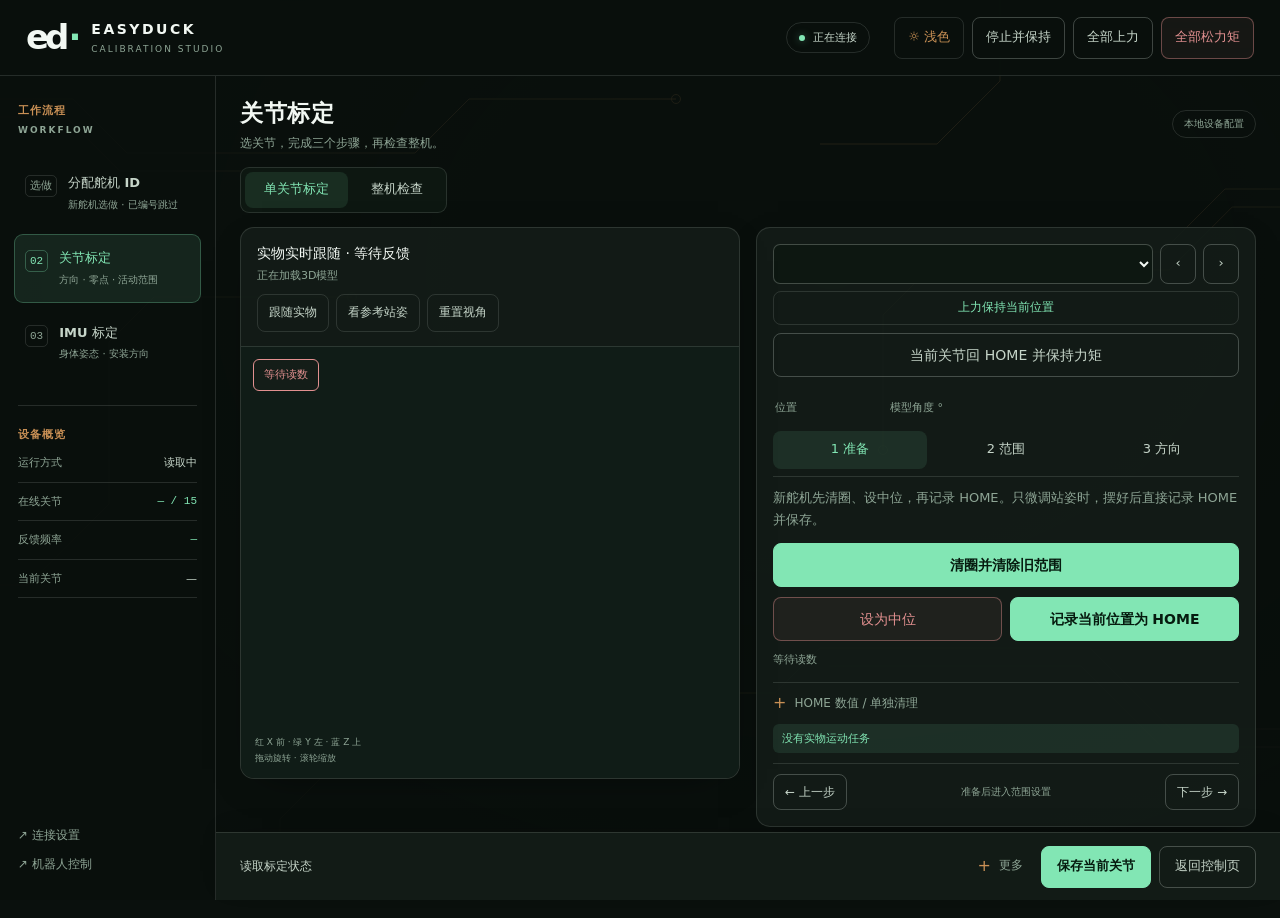
==== commit 52bcfc96: "feat(calibration): #261030 完善舵机与IMU标定流程并支持导入" ====
--- a/calibration/static/index.html
+++ b/calibration/static/index.html
@@ -1,7 +1,7 @@
 <!doctype html>
 <html lang="zh-CN"><head><meta name="setup-port" content="__SETUP_PORT__"><meta charset="UTF-8"><meta name="viewport" content="width=device-width,initial-scale=1">
 <title>Easyduck · 标定台</title><link rel="icon" href="data:,"><link rel="stylesheet" href="style.css"><script defer src="appearance.js"></script>
-<script type="importmap">{"imports":{"three":"/vendor/three.module.js"}}</script><script src="/navigation-client.js"></script></head><body>
+<script type="importmap">{"imports":{"three":"/vendor/three.module.js"}}</script></head><body>
 <div class="circuit" aria-hidden="true"><svg viewBox="0 0 1600 1000" preserveAspectRatio="xMidYMid slice"><g fill="none" stroke="currentColor"><path d="M0 110H170L230 170H550L610 110H840M0 650H120L210 560V380L260 330H480M1600 210H1450L1380 280H1140L1070 350V500M1600 810H1390L1300 720H1000L950 770H760M400 1000V910L470 840V670M1200 0V90L1130 160H1000"/><path d="M0 130H162L222 190H540M1600 230H1458L1388 300H1150M1600 830H1380L1290 740H1010"/><circle cx="840" cy="110" r="5"/><circle cx="480" cy="330" r="5"/><circle cx="1070" cy="500" r="5"/><circle cx="760" cy="770" r="5"/></g></svg></div>
 <header><a class="brand" href="/"><span class="brand-mark">ed<span>·</span></span><span><b>EASYDUCK</b><small>CALIBRATION STUDIO</small></span></a><div class="header-status"><span class="status-dot"></span><span id="connection">正在连接</span></div><div class="actions safety"><button id="themeToggle" class="theme-button">☼ 浅色</button><button id="stopMotion">停止并保持</button><button id="onAll" title="全部舵机上力并保持当前位置">全部上力</button><button id="offAll" class="danger">全部松力矩</button></div></header>
 <div class="app-shell"><aside class="sidebar"><div class="rail-label">工作流程 <span>WORKFLOW</span></div><div class="cal-tabs" role="tablist" aria-label="标定功能"><button id="tab-servo-id" role="tab" aria-selected="false"><span class="step-index">选做</span><span><b>分配舵机 ID</b><small>新舵机选做 · 已编号跳过</small></span></button><button id="tab-calibration" role="tab" aria-selected="true"><span class="step-index">02</span><span><b>关节标定</b><small>方向 · 零点 · 活动范围</small></span></button><button id="tab-imu" role="tab" aria-selected="false"><span class="step-index">03</span><span><b>IMU 标定</b><small>身体姿态 · 安装方向</small></span></button></div>
--- a/calibration/static/style.css
+++ b/calibration/static/style.css
@@ -12,7 +12,7 @@
 .sidebar{scrollbar-width:thin;scrollbar-color:var(--line2) transparent}@media(min-width:781px){.sidebar{overflow-y:auto}}@media(max-width:650px){.joint-workspace,.imu-workspace{order:0}.visual{order:1}.safety{justify-content:flex-end;flex:1}.savebar .actions{padding-bottom:env(safe-area-inset-bottom,0px)}}
 /* Compact workbench: one joint step at a time, no page-long checklist. */
 .sr-only{position:absolute;width:1px;height:1px;padding:0;overflow:hidden;clip:rect(0,0,0,0);white-space:nowrap;border:0}
-button{min-height:42px;font-size:13px;padding:9px 13px}input:not([type=checkbox]),select{min-height:40px;font-size:14px}.workspace{padding:18px 24px 90px}.workspace-heading{margin-bottom:12px}.workspace-heading h1{font-size:23px}.workspace-heading p{font-size:12px}.workspace-heading .eyebrow{display:none}.rail-note{display:none}.bench-switch{display:flex;gap:4px;background:var(--input);padding:4px;border:1px solid var(--line);border-radius:9px;width:max-content;margin-bottom:14px}.bench-switch button,.step-tabs button{border:0;min-height:36px;padding:7px 19px;font-size:13px}.bench-switch [aria-selected=true],.step-tabs [aria-selected=true]{background:var(--accent-dim);color:var(--accent)}main{grid-template-columns:minmax(290px,1fr) minmax(360px,1fr);gap:16px}.visual{position:sticky;top:90px}.toolbar{padding:14px 16px}.toolbar b{font-size:14px;margin:0}.toolbar small{font-size:11px}.toolbar .actions{margin-top:8px;gap:7px}.toolbar button{font-size:12px;min-height:38px;padding:7px 11px}#viewport{height:clamp(300px,48vh,490px);border-bottom:0}.mobile-model-toggle{display:none}#editor{padding:16px}.joint-picker-row{display:grid;grid-template-columns:minmax(100px,1fr) 36px 36px;gap:7px;align-items:center}.joint-picker-row select{margin:0;grid-column:1;font-size:14px;font-weight:600}.joint-picker-row>button{padding:5px;min-height:40px}.joint-picker-row #selectedTorque{grid-column:1/-1;min-height:34px;font-size:12px;padding:5px 12px;color:var(--accent);border-color:var(--line)}.compact-readouts{display:flex;gap:20px;padding:9px 2px;color:var(--muted)}.compact-readouts label{display:flex;align-items:center;gap:8px;font-size:11px}.compact-readouts input{width:65px;border:0;background:transparent;padding:0;margin:0;min-height:24px;color:var(--accent);font:14px ui-monospace,monospace}.step-tabs{display:grid;grid-template-columns:1fr 1fr 1fr;gap:2px;border-bottom:1px solid var(--line);padding-bottom:7px;margin-bottom:10px}.step-tabs button{font-size:13px;padding:7px 4px;min-height:38px}.cal-panel{min-height:225px}.cal-panel>p{font-size:13px;line-height:1.7;margin:7px 0 12px}.prepare-actions{display:grid;gap:10px}.prepare-actions button,.full-button{min-height:44px;width:100%;font-size:14px}.full-button{margin:8px 0}.cal-panel small{font-size:11px;line-height:1.7}.cal-panel details{margin-top:12px;padding-top:8px}.cal-panel summary{font-size:12px;min-height:25px}.cal-panel details .actions button{font-size:12px;min-height:38px}.cal-panel .fields label{font-size:12px}.cal-panel details label{font-size:12px;color:var(--muted)}#turnHint{margin-top:10px;font-size:11px}.limit-fields{gap:12px}.limit-fields button{width:100%;margin-top:7px;min-height:40px;font-size:12px}.limit-fields input{margin-top:5px}.direction-step{display:grid;grid-template-columns:1fr 1fr;gap:8px;margin:8px 0}.direction-step button{min-height:43px;font-size:13px}#jointHelp{display:block;font-size:11px;margin:8px 0}#motionStatus{font-size:11px;padding:6px 9px;margin-top:8px;background:var(--accent-dim);border-radius:6px}#motionStatus.error{color:var(--bad)}.step-navigation{display:flex;align-items:center;justify-content:space-between;gap:8px;border-top:1px solid var(--line);padding-top:10px;margin-top:10px}.step-navigation button{font-size:12px;min-height:36px;padding:7px 11px}.step-navigation span{font-size:10px;color:var(--muted)}.whole-workflow{padding:20px;background:var(--panel);border:1px solid var(--line);border-radius:14px;margin:0;grid-column:2;grid-row:1}.whole-workflow h2{font-size:18px}.whole-workflow p{font-size:13px}.whole-workflow>.actions{display:grid;grid-template-columns:1fr 1fr}.whole-workflow button{font-size:13px;min-height:43px}.whole-workflow summary{font-size:12px;min-height:30px}.whole-workflow details small{font-size:11px;margin:6px 0}.upright-readout{padding:15px;background:var(--accent-dim);border-radius:9px;margin-top:14px;display:grid;gap:8px}.upright-readout b{font:23px ui-monospace,monospace;color:var(--accent)}.upright-readout small,.upright-readout span{font-size:11px;color:var(--muted)}.whole-check .joint-workspace{display:none}.whole-check .whole-workflow{display:block}.savebar{min-height:68px;padding:10px 24px;justify-content:space-between;gap:10px}.savebar .actions{display:flex;gap:8px}.savebar button{font-size:13px;min-height:42px;padding:9px 15px}#dirty{font-size:12px}#saveAll.imu-save{display:none}.savebar .more-actions{padding:0;margin:0;border:0}.more-actions summary{min-height:40px;padding:9px 10px;font-size:12px}.savebar .more-actions[open]{position:absolute;right:24px;bottom:100%;background:var(--solid);width:310px;max-height:60vh;overflow:auto;padding:14px;border:1px solid var(--line);border-radius:10px}.more-actions[open]>button{display:block;width:100%;margin-bottom:7px}.more-actions[open] small{margin-top:10px;font-size:11px}body.imu-mode .bench-switch,body.id-mode .bench-switch,body.imu-mode .whole-workflow{display:none!important}body.imu-mode #saveAll.imu-save{display:block}body.imu-mode #save{display:none}.imu .actions button{font-size:13px;min-height:42px}.imu>p{font-size:12px}.all-feedback #jointList{grid-template-columns:repeat(2,minmax(0,1fr))}#toast{font-size:13px;bottom:85px}
+button{min-height:42px;font-size:13px;padding:9px 13px}input:not([type=checkbox]),select{min-height:40px;font-size:14px}.workspace{padding:18px 24px 90px}.workspace-heading{margin-bottom:12px}.workspace-heading h1{font-size:23px}.workspace-heading p{font-size:12px}.workspace-heading .eyebrow{display:none}.rail-note{display:none}.bench-switch{display:flex;gap:4px;background:var(--input);padding:4px;border:1px solid var(--line);border-radius:9px;width:max-content;margin-bottom:14px}.bench-switch button,.step-tabs button{border:0;min-height:36px;padding:7px 19px;font-size:13px}.bench-switch [aria-selected=true],.step-tabs [aria-selected=true]{background:var(--accent-dim);color:var(--accent)}main{grid-template-columns:minmax(290px,1fr) minmax(360px,1fr);gap:16px}.visual{position:sticky;top:90px}.toolbar{padding:14px 16px}.toolbar b{font-size:14px;margin:0}.toolbar small{font-size:11px}.toolbar .actions{margin-top:8px;gap:7px}.toolbar button{font-size:12px;min-height:38px;padding:7px 11px}#viewport{height:clamp(300px,48vh,490px);border-bottom:0}.mobile-model-toggle{display:none}#editor{padding:16px}.joint-picker-row{display:grid;grid-template-columns:minmax(100px,1fr) 36px 36px;gap:7px;align-items:center}.joint-picker-row select{margin:0;grid-column:1;font-size:14px;font-weight:600}.joint-picker-row>button{padding:5px;min-height:40px}.joint-picker-row #selectedTorque{grid-column:1/-1;min-height:34px;font-size:12px;padding:5px 12px;color:var(--accent);border-color:var(--line)}.compact-readouts{display:flex;gap:20px;padding:9px 2px;color:var(--muted)}.compact-readouts label{display:flex;align-items:center;gap:8px;font-size:11px}.compact-readouts input{width:65px;border:0;background:transparent;padding:0;margin:0;min-height:24px;color:var(--accent);font:14px ui-monospace,monospace}.step-tabs{display:grid;grid-template-columns:1fr 1fr 1fr;gap:2px;border-bottom:1px solid var(--line);padding-bottom:7px;margin-bottom:10px}.step-tabs button{font-size:13px;padding:7px 4px;min-height:38px}.cal-panel{min-height:225px}.cal-panel>p{font-size:13px;line-height:1.7;margin:7px 0 12px}.prepare-actions{display:grid;gap:10px}.center-home-actions{display:grid;grid-template-columns:repeat(2,minmax(0,1fr));gap:8px}.prepare-actions button,.full-button{min-height:44px;width:100%;font-size:14px}.full-button{margin:8px 0}.cal-panel small{font-size:11px;line-height:1.7}.cal-panel details{margin-top:12px;padding-top:8px}.cal-panel summary{font-size:12px;min-height:25px}.cal-panel details .actions button{font-size:12px;min-height:38px}.cal-panel .fields label{font-size:12px}.cal-panel details label{font-size:12px;color:var(--muted)}#turnHint{margin-top:10px;font-size:11px}.limit-fields{gap:12px}.limit-fields button{width:100%;margin-top:7px;min-height:40px;font-size:12px}.limit-fields input{margin-top:5px}.direction-step{display:grid;grid-template-columns:1fr 1fr;gap:8px;margin:8px 0}.direction-step button{min-height:43px;font-size:13px}#jointHelp{display:block;font-size:11px;margin:8px 0}#motionStatus{font-size:11px;padding:6px 9px;margin-top:8px;background:var(--accent-dim);border-radius:6px}#motionStatus.error{color:var(--bad)}.step-navigation{display:flex;align-items:center;justify-content:space-between;gap:8px;border-top:1px solid var(--line);padding-top:10px;margin-top:10px}.step-navigation button{font-size:12px;min-height:36px;padding:7px 11px}.step-navigation span{font-size:10px;color:var(--muted)}.whole-workflow{padding:20px;background:var(--panel);border:1px solid var(--line);border-radius:14px;margin:0;grid-column:2;grid-row:1}.whole-workflow h2{font-size:18px}.whole-workflow p{font-size:13px}.whole-workflow>.actions{display:grid;grid-template-columns:1fr 1fr}.whole-workflow button{font-size:13px;min-height:43px}.whole-workflow summary{font-size:12px;min-height:30px}.whole-workflow details small{font-size:11px;margin:6px 0}.upright-readout{padding:15px;background:var(--accent-dim);border-radius:9px;margin-top:14px;display:grid;gap:8px}.upright-readout b{font:23px ui-monospace,monospace;color:var(--accent)}.upright-readout small,.upright-readout span{font-size:11px;color:var(--muted)}.whole-check .joint-workspace{display:none}.whole-check .whole-workflow{display:block}.savebar{min-height:68px;padding:10px 24px;justify-content:space-between;gap:10px}.savebar .actions{display:flex;gap:8px}.savebar button{font-size:13px;min-height:42px;padding:9px 15px}#dirty{font-size:12px}#saveAll.imu-save{display:none}.savebar .more-actions{padding:0;margin:0;border:0}.more-actions summary{min-height:40px;padding:9px 10px;font-size:12px}.savebar .more-actions[open]{position:absolute;right:24px;bottom:100%;background:var(--solid);width:310px;max-height:60vh;overflow:auto;padding:14px;border:1px solid var(--line);border-radius:10px}.more-actions[open]>button{display:block;width:100%;margin-bottom:7px}.more-actions[open] small{margin-top:10px;font-size:11px}body.imu-mode .bench-switch,body.id-mode .bench-switch,body.imu-mode .whole-workflow{display:none!important}body.imu-mode #saveAll.imu-save{display:block}body.imu-mode #save{display:none}.imu .actions button{font-size:13px;min-height:42px}.imu>p{font-size:12px}.all-feedback #jointList{grid-template-columns:repeat(2,minmax(0,1fr))}#toast{font-size:13px;bottom:85px}
 @media(max-width:1150px){.app-shell{grid-template-columns:170px minmax(0,1fr)}.workspace{padding:16px 16px 88px}.savebar{left:170px;padding:10px 16px}main{grid-template-columns:minmax(235px,1fr) minmax(315px,1fr)}#editor{padding:14px}.step-navigation span{font-size:9px}.whole-workflow{padding:16px}.whole-workflow>.actions{grid-template-columns:1fr}}
 @media(min-width:781px) and (max-height:820px){.workspace-heading p{display:none}.workspace-heading h1{font-size:20px}.workspace-heading{margin-bottom:9px}.workspace{padding-top:12px}.bench-switch{margin-bottom:10px}.bench-switch button{min-height:32px;padding:5px 17px}#viewport{height:340px}.toolbar{padding:12px 14px}.cal-panel{min-height:200px}.cal-panel>p{margin-bottom:8px;font-size:12px}.cal-panel details{margin-top:7px}.joint-picker-row #selectedTorque{min-height:30px}.compact-readouts{padding:6px 2px}.step-navigation{padding-top:7px;margin-top:7px}.savebar{min-height:62px}}
 @media(max-width:900px){.sidebar{padding:20px 10px}.overview{display:none}.cal-tabs button{padding:11px 7px;gap:7px}.cal-tabs button small{font-size:9px}main{gap:10px}.toolbar .actions{display:grid;grid-template-columns:1fr 1fr}.toolbar button{font-size:11px}.step-navigation span{display:none}}
@@ -20,3 +20,5 @@
 @media(max-width:380px){.toolbar button{font-size:10px}.savebar button{font-size:11px;padding:8px}.compact-readouts{gap:12px}.joint-picker-row select{font-size:13px}.direction-step button{font-size:12px}}
 
 .savebar .more-actions{display:block}.savebar .all-feedback[open]{position:static;width:auto;padding:8px 0;border:0;box-shadow:none;background:transparent}
+
+.imu-hardware{margin:10px 0 14px;padding:12px;border:1px solid var(--line);border-radius:9px;background:var(--solid)}.imu-hardware-row{display:flex;flex-wrap:wrap;align-items:end;gap:8px}.imu-hardware-row label{display:grid;gap:4px;flex:1;min-width:100px;font-size:12px}.imu-hardware-row label:first-child{min-width:150px}.imu-hardware-row select{min-height:42px;max-width:100%;width:100%;font-size:13px}.imu-hardware-row button{min-height:42px;font-size:13px}.imu-hardware details{margin:8px 0}.imu-hardware summary{font-size:12px}.imu-hardware small{display:block;margin-top:8px;line-height:1.5;color:var(--muted)}
